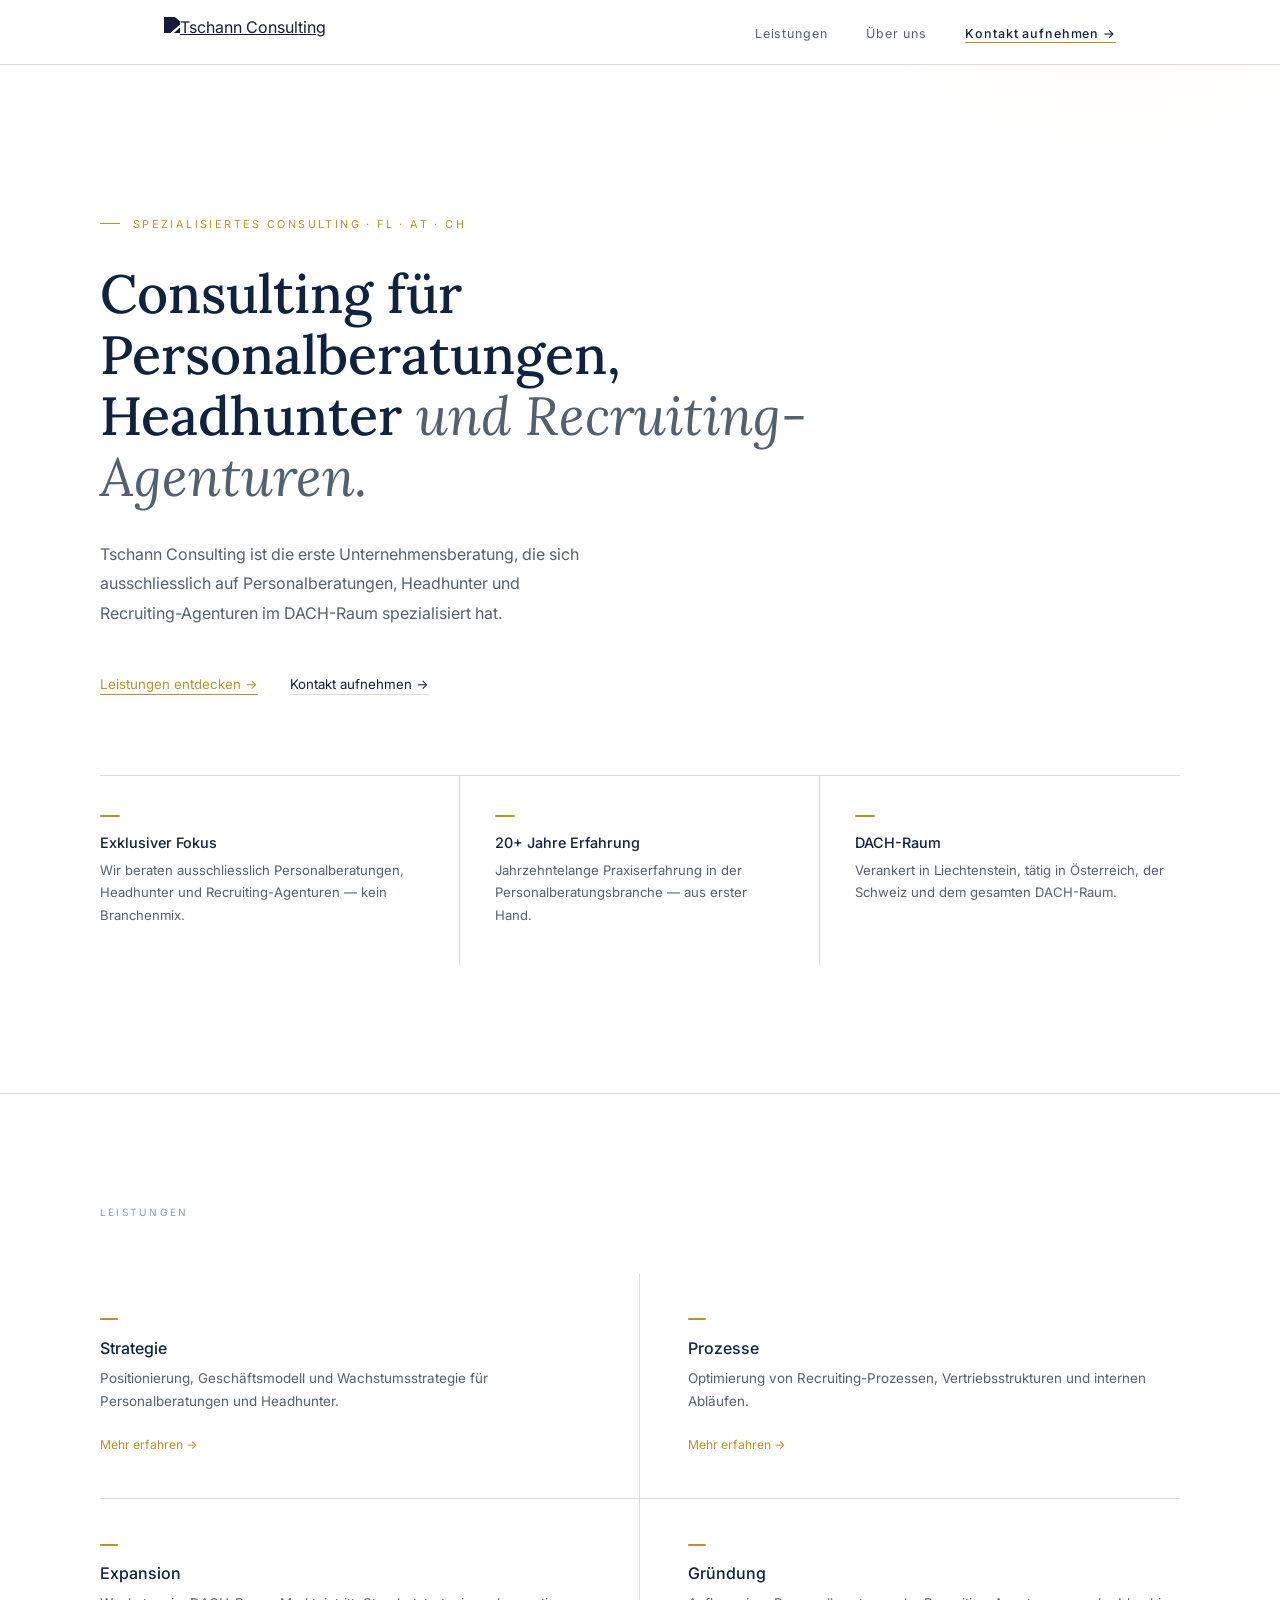
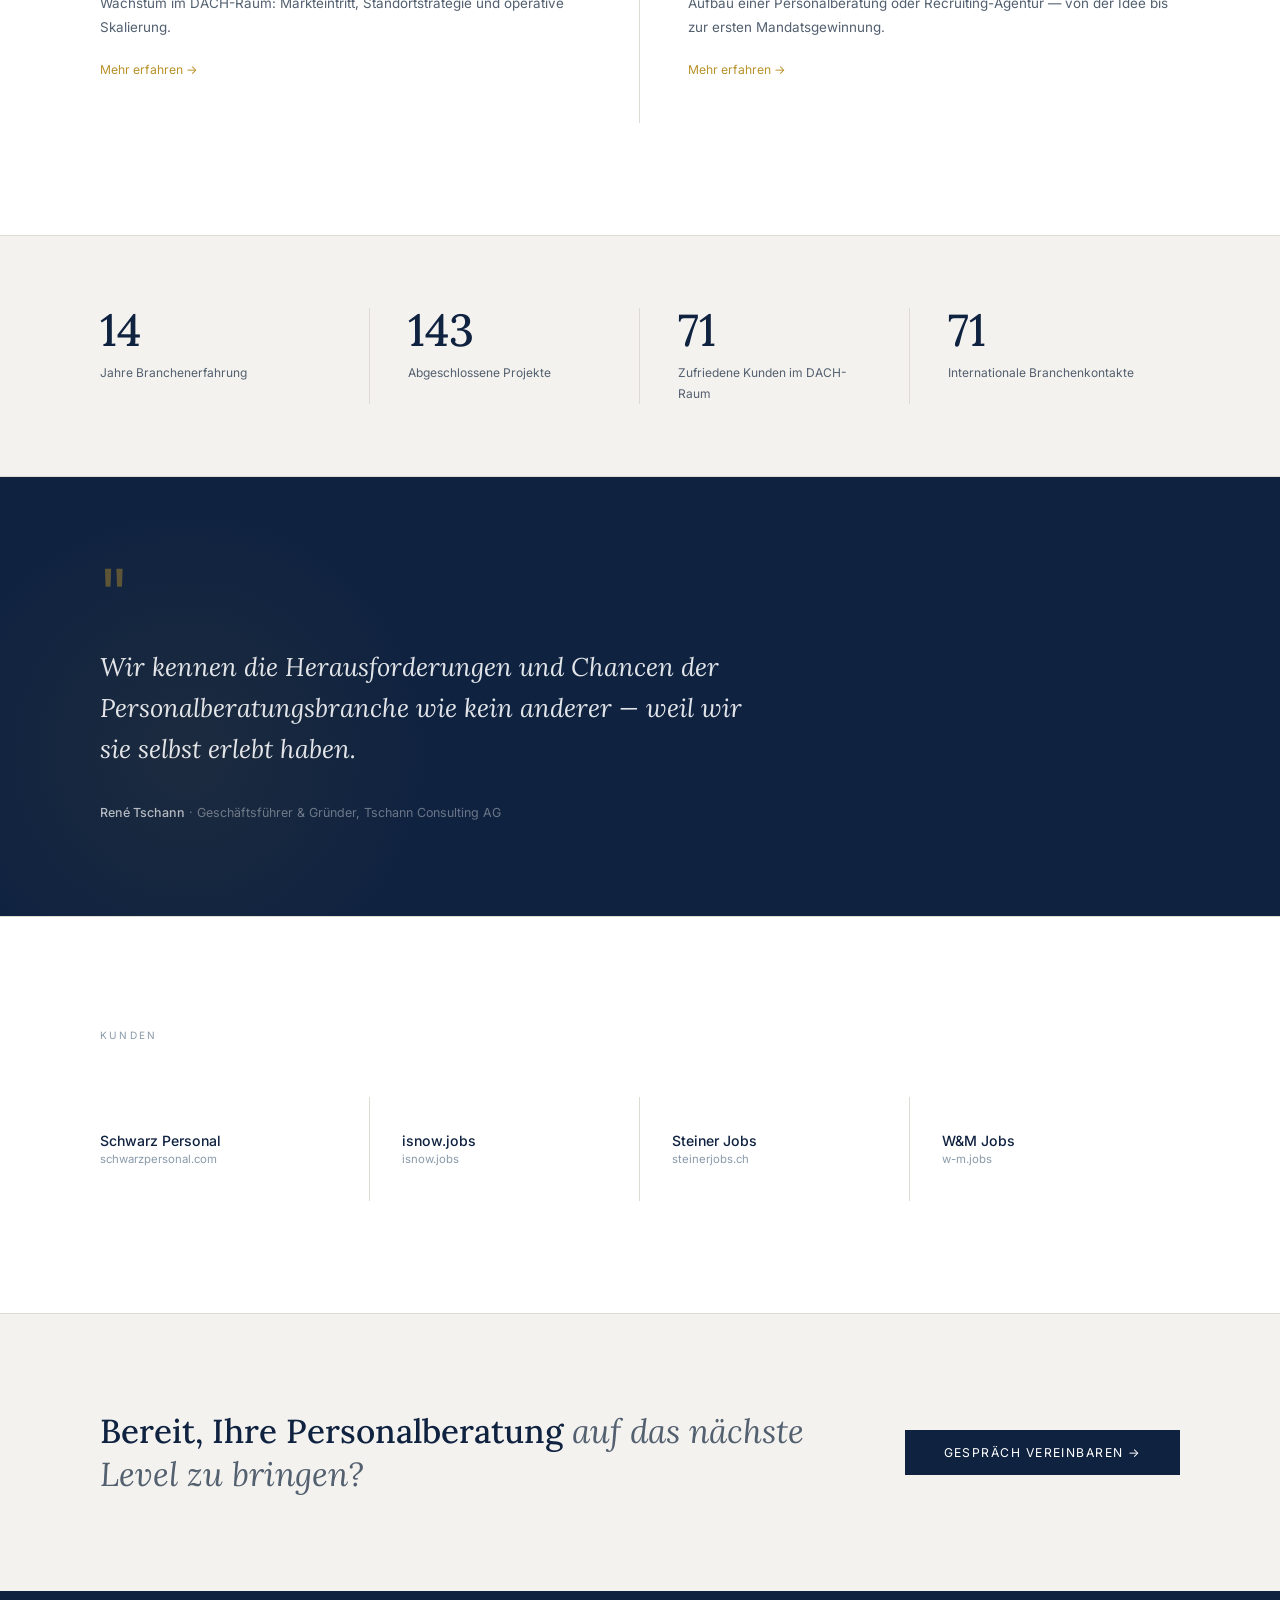
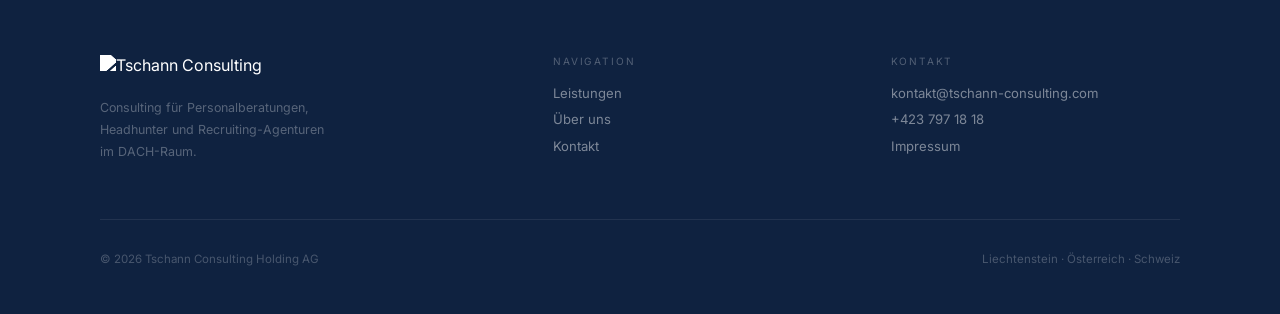
==== index.html @ 7295a3ac "Add complete Tschann Consulting website - index.html, leistungen.html, ueber-uns.html, kontakt.html " ====
<!DOCTYPE html>
<html lang="de">
<head>
  <meta charset="UTF-8" />
  <meta name="viewport" content="width=device-width, initial-scale=1.0" />
  <title>Consulting für Personalberatungen in FL, AT &amp; CH | Tschann Consulting</title>
  <meta name="description" content="Tschann Consulting berät Personalberatungen, Headhunter und Recruiting-Agenturen in Liechtenstein, Österreich und der Schweiz — Strategie, Prozesse, Expansion und Gründung." />
  <meta name="robots" content="index, follow" />
  <link rel="canonical" href="https://www.tschann-consulting.com/" />

  <meta property="og:type" content="website" />
  <meta property="og:url" content="https://www.tschann-consulting.com/" />
  <meta property="og:title" content="Consulting für Personalberatungen | Tschann Consulting" />
  <meta property="og:description" content="Beratung für Personalberatungen, Headhunter und Recruiting-Agenturen im DACH-Raum." />
  <meta property="og:image" content="https://www.tschann-consulting.com/og-image.jpg" />
  <meta name="twitter:card" content="summary_large_image" />

  <script type="application/ld+json">
  {
    "@context": "https://schema.org",
    "@type": "ProfessionalService",
    "name": "Tschann Consulting AG",
    "url": "https://www.tschann-consulting.com",
    "description": "Beratung für Personalberatungen, Headhunter und Recruiting-Agenturen in Liechtenstein, Österreich und der Schweiz.",
    "telephone": "+4237971818",
    "email": "kontakt@tschann-consulting.com",
    "address": {
      "@type": "PostalAddress",
      "streetAddress": "Im Böschfeld 2",
      "postalCode": "9492",
      "addressLocality": "Eschen",
      "addressCountry": "LI"
    },
    "areaServed": ["Österreich", "Liechtenstein", "Schweiz"],
    "founder": { "@type": "Person", "name": "René Tschann" }
  }
  </script>

  <link rel="preconnect" href="https://fonts.googleapis.com" />
  <link rel="preconnect" href="https://fonts.gstatic.com" crossorigin />
  <link href="https://fonts.googleapis.com/css2?family=Inter:wght@300;400;500&family=Lora:ital,wght@0,500;1,400&display=swap" rel="stylesheet" />
  <link rel="stylesheet" href="_shared.css" />

  <style>
    /* ── HERO ── */
    #hero {
      padding: 13rem 5vw 8rem;
      border-bottom: 1px solid var(--line);
      position: relative;
      overflow: hidden;
    }
    #hero::before {
      content: '';
      position: absolute;
      top: -40%; right: -10%;
      width: 600px; height: 600px;
      background: radial-gradient(circle, rgba(184,146,42,0.06) 0%, transparent 70%);
      pointer-events: none;
    }
    .hero-inner { max-width: 1080px; margin: 0 auto; position: relative; }

    .hero-label {
      font-size: 0.68rem; letter-spacing: 0.22em; text-transform: uppercase;
      color: var(--gold); margin-bottom: 2rem; display: inline-flex;
      align-items: center; gap: 0.8rem;
    }
    .hero-label::before {
      content: ''; display: block; width: 20px; height: 1px; background: var(--gold);
    }
    .hero-inner h1 {
      font-family: 'Lora', serif; font-weight: 500;
      font-size: clamp(2.2rem, 4.2vw, 3.8rem);
      line-height: 1.14; max-width: 800px; margin-bottom: 2rem;
      color: var(--navy);
    }
    .hero-inner h1 em { font-style: italic; font-weight: 400; color: var(--mid); }
    .hero-sub {
      font-size: 1rem; line-height: 1.85; color: var(--mid);
      max-width: 500px; margin-bottom: 3rem;
    }
    .hero-actions { display: flex; gap: 2rem; flex-wrap: wrap; align-items: center; }

    /* ── PILLARS ── */
    .pillars {
      display: grid; grid-template-columns: repeat(3, 1fr);
      border-top: 1px solid var(--line);
      margin-top: 5rem;
    }
    .pillar {
      padding: 2.4rem 2.2rem 2.4rem 0;
      border-right: 1px solid var(--line);
    }
    .pillar:nth-child(2) { padding-left: 2.2rem; }
    .pillar:last-child { border-right: none; padding-left: 2.2rem; padding-right: 0; }
    .pillar-accent {
      display: block; width: 20px; height: 2px;
      background: var(--gold); margin-bottom: 1.1rem; border-radius: 1px;
    }
    .pillar h3 { font-size: 0.9rem; font-weight: 500; color: var(--navy); margin-bottom: 0.45rem; }
    .pillar p { font-size: 0.82rem; line-height: 1.72; color: var(--mid); }

    /* ── LEISTUNGEN OVERVIEW ── */
    .leistungen-grid {
      display: grid; grid-template-columns: repeat(2, 1fr);
      gap: 0;
    }
    .leistung-card {
      padding: 2.8rem 3rem 2.8rem 0;
      border-right: 1px solid var(--line);
      border-bottom: 1px solid var(--line);
      text-decoration: none; display: block;
      transition: background 0.25s;
    }
    .leistung-card:hover { background: var(--bg2); }
    .leistung-card:hover .card-link { color: var(--navy); }
    .leistung-card:nth-child(even) { padding-left: 3rem; padding-right: 0; border-right: none; }
    .leistung-card:nth-child(3), .leistung-card:nth-child(4) { border-bottom: none; }
    .card-accent {
      display: block; width: 18px; height: 2px;
      background: var(--gold); margin-bottom: 1.1rem; border-radius: 1px;
    }
    .card-title { font-size: 1rem; font-weight: 500; color: var(--navy); margin-bottom: 0.55rem; }
    .card-desc { font-size: 0.84rem; line-height: 1.75; color: var(--mid); margin-bottom: 1.2rem; }
    .card-link { font-size: 0.76rem; color: var(--gold); transition: color 0.2s; }

    /* ── STATS ── */
    .stats-band {
      padding: 4.5rem 5vw;
      background: var(--bg2);
      border-bottom: 1px solid var(--line);
    }
    .stats-grid { display: grid; grid-template-columns: repeat(4, 1fr); }
    .stat-col {
      padding: 0 2.4rem 0 0;
      border-right: 1px solid var(--line);
    }
    .stat-col:first-child { padding-left: 0; }
    .stat-col:last-child { border-right: none; padding-right: 0; padding-left: 2.4rem; }
    .stat-col:nth-child(2), .stat-col:nth-child(3) { padding-left: 2.4rem; }
    .stat-num {
      font-family: 'Lora', serif; font-size: 2.8rem; font-weight: 500;
      color: var(--navy); display: block; line-height: 1; margin-bottom: 0.5rem;
    }
    .stat-label { font-size: 0.75rem; line-height: 1.55; color: var(--mid); }

    /* ── QUOTE ── */
    .quote-band {
      padding: 6rem 5vw;
      background: var(--navy);
      border-bottom: 1px solid var(--line);
      position: relative; overflow: hidden;
    }
    .quote-band::before {
      content: '';
      position: absolute; bottom: -20%; left: -5%;
      width: 500px; height: 500px;
      background: radial-gradient(circle, rgba(184,146,42,0.08) 0%, transparent 70%);
      pointer-events: none;
    }
    .quote-inner { max-width: 1080px; margin: 0 auto; position: relative; }
    .quote-mark {
      font-family: 'Lora', serif; font-size: 5rem; line-height: 0.6;
      color: var(--gold); display: block; margin-bottom: 1.6rem; opacity: 0.45;
    }
    .quote-text {
      font-family: 'Lora', serif; font-style: italic;
      font-size: clamp(1.15rem, 2vw, 1.7rem); line-height: 1.6;
      max-width: 660px; color: rgba(255,255,255,0.88); margin-bottom: 2.2rem;
    }
    .quote-attr { font-size: 0.78rem; color: rgba(255,255,255,0.38); }
    .quote-attr strong { color: rgba(255,255,255,0.68); font-weight: 500; }

    /* ── KUNDEN ── */
    .kunden-grid {
      display: grid; grid-template-columns: repeat(4, 1fr);
      margin-top: 3.5rem;
    }
    .kunden-item {
      padding: 2.2rem 2rem 2.2rem 0;
      border-right: 1px solid var(--line);
      text-decoration: none; display: block; transition: opacity 0.2s;
    }
    .kunden-item:first-child { padding-left: 0; }
    .kunden-item:last-child { border-right: none; padding-left: 2rem; padding-right: 0; }
    .kunden-item:nth-child(2), .kunden-item:nth-child(3) { padding-left: 2rem; }
    .kunden-item:hover { opacity: 0.55; }
    .kunden-logo { height: 30px; width: auto; max-width: 110px; display: block; margin-bottom: 1rem; object-fit: contain; }
    .kunden-name { font-size: 0.88rem; font-weight: 500; color: var(--navy); margin-bottom: 0.2rem; }
    .kunden-url { font-size: 0.71rem; color: var(--muted); }

    /* ── CTA BAND ── */
    .cta-band {
      padding: 6rem 5vw;
      background: var(--bg2);
    }
    .cta-inner {
      max-width: 1080px; margin: 0 auto;
      display: grid; grid-template-columns: 1fr auto; gap: 4rem; align-items: center;
    }
    .cta-inner h2 {
      font-family: 'Lora', serif; font-weight: 500;
      font-size: clamp(1.5rem, 2.6vw, 2.1rem); line-height: 1.28; color: var(--navy);
    }
    .cta-inner h2 em { font-style: italic; font-weight: 400; color: var(--mid); }
    .cta-btn {
      background: var(--navy); color: #fff; text-decoration: none;
      padding: 0.95rem 2.4rem; font-family: 'Inter', sans-serif;
      font-size: 0.76rem; letter-spacing: 0.12em; text-transform: uppercase;
      white-space: nowrap; transition: background 0.2s; display: inline-block;
    }
    .cta-btn:hover { background: var(--navy2); }

    /* ── RESPONSIVE ── */
    @media (max-width: 860px) {
      #hero { padding: 10rem 5vw 5rem; }
      .pillars { grid-template-columns: 1fr; }
      .pillar { border-right: none; border-bottom: 1px solid var(--line); padding: 1.8rem 0; }
      .pillar:last-child { border-bottom: none; padding-left: 0; }
      .pillar:nth-child(2) { padding-left: 0; }
      .leistungen-grid { grid-template-columns: 1fr; }
      .leistung-card { padding: 2.2rem 0 !important; border-right: none !important; border-bottom: 1px solid var(--line) !important; }
      .leistung-card:last-child { border-bottom: none !important; }
      .stats-grid { grid-template-columns: 1fr 1fr; gap: 2.5rem; }
      .stat-col { border-right: none; padding: 0 !important; }
      .kunden-grid { grid-template-columns: 1fr 1fr; }
      .kunden-item { padding: 1.6rem 0 !important; border-right: none !important; border-bottom: 1px solid var(--line); }
      .kunden-item:nth-last-child(-n+2) { border-bottom: none; }
      .cta-inner { grid-template-columns: 1fr; gap: 2rem; }
      .cta-btn { width: 100%; text-align: center; }
    }
  </style>
</head>
<body>

<nav id="main-nav">
  <div class="nav-inner">
    <a class="nav-logo" href="index.html">
      <img src="https://static.wixstatic.com/media/64f3cd_b1a36a77d0824938bd914c391418f5f2~mv2.png/v1/fill/w_115,h_44,al_c,q_85,usm_0.66_1.00_0.01,enc_avif,quality_auto/Logo%20kleiner_edited.png" alt="Tschann Consulting" />
    </a>
    <ul class="nav-links">
      <li><a href="leistungen.html">Leistungen</a></li>
      <li><a href="ueber-uns.html">Über uns</a></li>
      <li><a href="kontakt.html" class="nav-cta">Kontakt aufnehmen →</a></li>
    </ul>
    <button class="nav-burger" id="nav-burger" aria-label="Menü öffnen">
      <span></span><span></span><span></span>
    </button>
  </div>
</nav>

<div class="mobile-menu" id="mobile-menu">
  <a href="leistungen.html">Leistungen</a>
  <a href="ueber-uns.html">Über uns</a>
  <a href="kontakt.html" class="nav-cta-mob">Kontakt aufnehmen →</a>
</div>

<!-- HERO -->
<section id="hero">
  <div class="hero-inner">
    <span class="hero-label">Spezialisiertes Consulting · FL · AT · CH</span>
    <h1>Consulting für Personalberatungen, Headhunter <em>und Recruiting-Agenturen.</em></h1>
    <p class="hero-sub">Tschann Consulting ist die erste Unternehmensberatung, die sich ausschliesslich auf Personalberatungen, Headhunter und Recruiting-Agenturen im DACH-Raum spezialisiert hat.</p>
    <div class="hero-actions">
      <a href="leistungen.html" class="link-arrow link-gold">Leistungen entdecken →</a>
      <a href="kontakt.html" class="link-arrow link-navy">Kontakt aufnehmen →</a>
    </div>

    <div class="pillars">
      <div class="pillar">
        <span class="pillar-accent"></span>
        <h3>Exklusiver Fokus</h3>
        <p>Wir beraten ausschliesslich Personalberatungen, Headhunter und Recruiting-Agenturen — kein Branchenmix.</p>
      </div>
      <div class="pillar">
        <span class="pillar-accent"></span>
        <h3>20+ Jahre Erfahrung</h3>
        <p>Jahrzehntelange Praxiserfahrung in der Personalberatungsbranche — aus erster Hand.</p>
      </div>
      <div class="pillar">
        <span class="pillar-accent"></span>
        <h3>DACH-Raum</h3>
        <p>Verankert in Liechtenstein, tätig in Österreich, der Schweiz und dem gesamten DACH-Raum.</p>
      </div>
    </div>
  </div>
</section>

<!-- LEISTUNGEN -->
<section class="section">
  <div class="inner">
    <span class="section-label reveal">Leistungen</span>
    <div class="leistungen-grid">
      <a href="leistungen.html#strategie" class="leistung-card reveal reveal-delay-1">
        <span class="card-accent"></span>
        <div class="card-title">Strategie</div>
        <p class="card-desc">Positionierung, Geschäftsmodell und Wachstumsstrategie für Personalberatungen und Headhunter.</p>
        <span class="card-link">Mehr erfahren →</span>
      </a>
      <a href="leistungen.html#prozesse" class="leistung-card reveal reveal-delay-2">
        <span class="card-accent"></span>
        <div class="card-title">Prozesse</div>
        <p class="card-desc">Optimierung von Recruiting-Prozessen, Vertriebsstrukturen und internen Abläufen.</p>
        <span class="card-link">Mehr erfahren →</span>
      </a>
      <a href="leistungen.html#expansion" class="leistung-card reveal reveal-delay-3">
        <span class="card-accent"></span>
        <div class="card-title">Expansion</div>
        <p class="card-desc">Wachstum im DACH-Raum: Markteintritt, Standortstrategie und operative Skalierung.</p>
        <span class="card-link">Mehr erfahren →</span>
      </a>
      <a href="leistungen.html#gruendung" class="leistung-card reveal reveal-delay-4">
        <span class="card-accent"></span>
        <div class="card-title">Gründung</div>
        <p class="card-desc">Aufbau einer Personalberatung oder Recruiting-Agentur — von der Idee bis zur ersten Mandatsgewinnung.</p>
        <span class="card-link">Mehr erfahren →</span>
      </a>
    </div>
  </div>
</section>

<!-- STATS -->
<div class="stats-band" id="stats-band">
  <div class="inner">
    <div class="stats-grid">
      <div class="stat-col reveal reveal-delay-1">
        <span class="stat-num" data-target="20" data-suffix="+">0</span>
        <span class="stat-label">Jahre Branchenerfahrung</span>
      </div>
      <div class="stat-col reveal reveal-delay-2">
        <span class="stat-num" data-target="200" data-suffix="+">0</span>
        <span class="stat-label">Abgeschlossene Projekte</span>
      </div>
      <div class="stat-col reveal reveal-delay-3">
        <span class="stat-num" data-target="100" data-suffix="+">0</span>
        <span class="stat-label">Zufriedene Kunden im DACH-Raum</span>
      </div>
      <div class="stat-col reveal reveal-delay-4">
        <span class="stat-num" data-target="100" data-suffix="+">0</span>
        <span class="stat-label">Internationale Branchenkontakte</span>
      </div>
    </div>
  </div>
</div>

<!-- QUOTE -->
<div class="quote-band">
  <div class="quote-inner">
    <span class="quote-mark">"</span>
    <p class="quote-text">Wir kennen die Herausforderungen und Chancen der Personalberatungsbranche wie kein anderer — weil wir sie selbst erlebt haben.</p>
    <div class="quote-attr">
      <strong>René Tschann</strong> · Geschäftsführer &amp; Gründer, Tschann Consulting AG
    </div>
  </div>
</div>

<!-- KUNDEN -->
<section class="section">
  <div class="inner">
    <span class="section-label reveal">Kunden</span>
    <div class="kunden-grid">
      <a href="https://www.schwarzpersonal.com/" target="_blank" rel="noopener" class="kunden-item reveal reveal-delay-1">
        <img class="kunden-logo" src="https://logo.clearbit.com/schwarzpersonal.com" alt="Schwarz Personal" onerror="this.style.display='none'" />
        <div class="kunden-name">Schwarz Personal</div>
        <div class="kunden-url">schwarzpersonal.com</div>
      </a>
      <a href="https://www.isnow.jobs/" target="_blank" rel="noopener" class="kunden-item reveal reveal-delay-2">
        <img class="kunden-logo" src="https://logo.clearbit.com/isnow.jobs" alt="isnow.jobs" onerror="this.style.display='none'" />
        <div class="kunden-name">isnow.jobs</div>
        <div class="kunden-url">isnow.jobs</div>
      </a>
      <a href="https://www.steinerjobs.ch/" target="_blank" rel="noopener" class="kunden-item reveal reveal-delay-3">
        <img class="kunden-logo" src="https://logo.clearbit.com/steinerjobs.ch" alt="Steiner Jobs" onerror="this.style.display='none'" />
        <div class="kunden-name">Steiner Jobs</div>
        <div class="kunden-url">steinerjobs.ch</div>
      </a>
      <a href="https://www.w-m.jobs/" target="_blank" rel="noopener" class="kunden-item reveal reveal-delay-4">
        <img class="kunden-logo" src="https://logo.clearbit.com/w-m.jobs" alt="W&amp;M Jobs" onerror="this.style.display='none'" />
        <div class="kunden-name">W&amp;M Jobs</div>
        <div class="kunden-url">w-m.jobs</div>
      </a>
    </div>
  </div>
</section>

<!-- CTA -->
<div class="cta-band">
  <div class="cta-inner">
    <h2>Bereit, Ihre Personalberatung <em>auf das nächste Level zu bringen?</em></h2>
    <a href="kontakt.html" class="cta-btn">Gespräch vereinbaren →</a>
  </div>
</div>

<!-- FOOTER -->
<footer>
  <div class="footer-inner">
    <div>
      <div class="footer-logo">
        <img src="https://static.wixstatic.com/media/64f3cd_b1a36a77d0824938bd914c391418f5f2~mv2.png/v1/fill/w_115,h_44,al_c,q_85,usm_0.66_1.00_0.01,enc_avif,quality_auto/Logo%20kleiner_edited.png" alt="Tschann Consulting" />
      </div>
      <p class="footer-tagline">Consulting für Personalberatungen, Headhunter und Recruiting-Agenturen im DACH-Raum.</p>
    </div>
    <div>
      <span class="footer-col-title">Navigation</span>
      <div class="footer-links-list">
        <a href="leistungen.html">Leistungen</a>
        <a href="ueber-uns.html">Über uns</a>
        <a href="kontakt.html">Kontakt</a>
      </div>
    </div>
    <div>
      <span class="footer-col-title">Kontakt</span>
      <div class="footer-links-list">
        <a href="mailto:kontakt@tschann-consulting.com">kontakt@tschann-consulting.com</a>
        <a href="tel:+4237971818">+423 797 18 18</a>
        <a href="#" id="impressum-open">Impressum</a>
      </div>
    </div>
  </div>
  <div class="footer-bottom">
    <span class="footer-copy">© 2026 Tschann Consulting Holding AG</span>
    <span class="footer-copy">Liechtenstein · Österreich · Schweiz</span>
  </div>
</footer>

<!-- IMPRESSUM MODAL -->
<div id="impressum-modal" style="display:none;position:fixed;inset:0;z-index:200;background:rgba(15,34,64,0.78);backdrop-filter:blur(6px);overflow-y:auto;padding:2rem 5vw;">
  <div style="max-width:620px;margin:4rem auto;background:#fff;padding:3rem;position:relative;">
    <button id="impressum-close" style="position:absolute;top:1.2rem;right:1.4rem;background:none;border:none;font-size:1.3rem;cursor:pointer;color:var(--mid);" title="Schliessen">×</button>
    <span style="font-size:0.66rem;letter-spacing:0.2em;text-transform:uppercase;color:var(--gold);display:block;margin-bottom:1.2rem;">Rechtliche Angaben</span>
    <h2 style="font-family:'Lora',serif;font-weight:500;font-size:1.7rem;color:var(--navy);margin-bottom:2rem;">Impressum</h2>
    <p style="font-size:0.9rem;line-height:1.85;color:var(--text);margin-bottom:1.6rem;">
      Tschann Consulting Holding AG<br />
      Im Böschfeld 2, 9492 Eschen<br />
      Fürstentum Liechtenstein<br /><br />
      Handelsregister-Nr.: FL-0002.721.791-1<br />
      Geschäftsführer: René Tschann
    </p>
    <p style="font-size:0.9rem;line-height:1.85;color:var(--text);margin-bottom:1.6rem;">
      <a href="mailto:kontakt@tschann-consulting.com" style="color:var(--gold);text-decoration:none;">kontakt@tschann-consulting.com</a><br />
      <a href="tel:+4237971818" style="color:var(--gold);text-decoration:none;">+423 797 18 18</a>
    </p>
    <p style="font-size:0.82rem;line-height:1.8;color:var(--mid);">Aufsichtsbehörde: Amt für Volkswirtschaft (AVW), Äulestrasse 70, 9490 Vaduz, Fürstentum Liechtenstein.</p>
  </div>
</div>

<script>
  // Nav scroll shadow
  const nav = document.getElementById('main-nav');
  window.addEventListener('scroll', () => {
    nav.classList.toggle('scrolled', window.scrollY > 20);
  }, { passive: true });

  // Hamburger
  const burger = document.getElementById('nav-burger');
  const mobileMenu = document.getElementById('mobile-menu');
  burger.addEventListener('click', () => {
    const open = burger.classList.toggle('open');
    mobileMenu.classList.toggle('open', open);
    document.body.style.overflow = open ? 'hidden' : '';
  });
  mobileMenu.querySelectorAll('a').forEach(a => {
    a.addEventListener('click', () => {
      burger.classList.remove('open');
      mobileMenu.classList.remove('open');
      document.body.style.overflow = '';
    });
  });

  // Reveal
  const ro = new IntersectionObserver(entries => {
    entries.forEach(e => { if (e.isIntersecting) { e.target.classList.add('visible'); ro.unobserve(e.target); } });
  }, { threshold: 0.1 });
  document.querySelectorAll('.reveal').forEach(el => ro.observe(el));

  // Count-up
  function countUp(el) {
    const target = +el.dataset.target, suffix = el.dataset.suffix || '', dur = 1500, t0 = performance.now();
    (function step(now) {
      const p = Math.min((now - t0) / dur, 1), e = 1 - Math.pow(1 - p, 3);
      el.textContent = Math.floor(e * target) + (p === 1 ? suffix : '');
      if (p < 1) requestAnimationFrame(step);
    })(t0);
  }
  new IntersectionObserver(entries => {
    entries.forEach(e => { if (e.isIntersecting) { e.target.querySelectorAll('.stat-num').forEach(countUp); } });
  }, { threshold: 0.3 }).observe(document.getElementById('stats-band'));

  // Impressum
  const modal = document.getElementById('impressum-modal');
  document.getElementById('impressum-open').addEventListener('click', e => { e.preventDefault(); modal.style.display = 'block'; document.body.style.overflow = 'hidden'; });
  document.getElementById('impressum-close').addEventListener('click', () => { modal.style.display = 'none'; document.body.style.overflow = ''; });
  modal.addEventListener('click', e => { if (e.target === modal) { modal.style.display = 'none'; document.body.style.overflow = ''; } });
  document.addEventListener('keydown', e => { if (e.key === 'Escape') { modal.style.display = 'none'; document.body.style.overflow = ''; } });
</script>

</body>
</html>
---- _shared.css ----
/* ── Shared styles – Tschann Consulting ── */

*, *::before, *::after { box-sizing: border-box; margin: 0; padding: 0; }

:root {
  --navy:  #0f2240;
  --navy2: #1a3560;
  --gold:  #b8922a;
  --gold2: #d4a83a;
  --bg:    #ffffff;
  --bg2:   #f4f2ee;
  --bg3:   #edeae4;
  --line:  #dedad4;
  --text:  #1a2a3a;
  --mid:   #536070;
  --muted: #8a9aaa;
}

html { scroll-behavior: smooth; }

body {
  font-family: 'Inter', sans-serif;
  background: var(--bg);
  color: var(--text);
  overflow-x: hidden;
  -webkit-font-smoothing: antialiased;
}

/* ── NAV ── */
nav {
  position: fixed; top: 0; left: 0; right: 0; z-index: 100;
  background: rgba(255,255,255,0.95);
  backdrop-filter: blur(16px);
  -webkit-backdrop-filter: blur(16px);
  border-bottom: 1px solid var(--line);
  transition: box-shadow 0.3s;
}
nav.scrolled { box-shadow: 0 2px 24px rgba(15,34,64,0.07); }

.nav-inner {
  max-width: 1080px; margin: 0 auto; padding: 0 5vw;
  height: 64px; display: flex; align-items: center; justify-content: space-between;
}
.nav-logo img {
  height: 30px; display: block;
  filter: brightness(0) saturate(100%) invert(11%) sepia(42%) saturate(1200%) hue-rotate(196deg) brightness(90%);
  transition: opacity 0.2s;
}
.nav-logo:hover img { opacity: 0.7; }

.nav-links { display: flex; align-items: center; gap: 2.4rem; list-style: none; }
.nav-links a {
  font-size: 0.78rem; letter-spacing: 0.07em; color: var(--mid);
  text-decoration: none; transition: color 0.2s;
}
.nav-links a:hover, .nav-links a.active { color: var(--navy); }
.nav-cta {
  color: var(--navy) !important; font-weight: 500;
  border-bottom: 1px solid var(--gold); padding-bottom: 1px;
}
.nav-cta:hover { color: var(--gold) !important; }

/* ── HAMBURGER (mobile) ── */
.nav-burger {
  display: none;
  flex-direction: column; justify-content: center; gap: 5px;
  width: 36px; height: 36px; background: none; border: none;
  cursor: pointer; padding: 4px;
}
.nav-burger span {
  display: block; width: 22px; height: 1.5px;
  background: var(--navy); border-radius: 2px;
  transition: transform 0.3s, opacity 0.3s;
}
.nav-burger.open span:nth-child(1) { transform: translateY(6.5px) rotate(45deg); }
.nav-burger.open span:nth-child(2) { opacity: 0; }
.nav-burger.open span:nth-child(3) { transform: translateY(-6.5px) rotate(-45deg); }

/* ── MOBILE MENU ── */
.mobile-menu {
  display: none;
  position: fixed; inset: 64px 0 0 0; z-index: 99;
  background: #fff; padding: 2rem 5vw;
  flex-direction: column; gap: 0;
  border-top: 1px solid var(--line);
  overflow-y: auto;
}
.mobile-menu.open { display: flex; }
.mobile-menu a {
  font-size: 1.05rem; font-weight: 400; color: var(--text);
  text-decoration: none; padding: 1rem 0;
  border-bottom: 1px solid var(--line); display: block;
  transition: color 0.2s;
}
.mobile-menu a:hover { color: var(--gold); }
.mobile-menu a.nav-cta-mob {
  margin-top: 1.4rem; background: var(--navy); color: #fff !important;
  text-align: center; padding: 1rem; border: none;
  font-size: 0.82rem; letter-spacing: 0.1em; text-transform: uppercase;
}

/* ── FOOTER ── */
footer { padding: 4rem 5vw 3rem; background: var(--navy); }
.footer-inner {
  max-width: 1080px; margin: 0 auto;
  display: grid; grid-template-columns: 1.4fr 1fr 1fr; gap: 3rem; margin-bottom: 3.5rem;
}
.footer-logo img { height: 26px; display: block; margin-bottom: 1rem; filter: brightness(0) invert(1); }
.footer-tagline { font-size: 0.78rem; line-height: 1.75; color: rgba(255,255,255,0.3); max-width: 240px; }
.footer-col-title {
  font-size: 0.63rem; letter-spacing: 0.18em; text-transform: uppercase;
  color: rgba(255,255,255,0.28); margin-bottom: 1.1rem; display: block;
}
.footer-links-list { display: flex; flex-direction: column; gap: 0.65rem; }
.footer-links-list a {
  font-size: 0.82rem; color: rgba(255,255,255,0.46);
  text-decoration: none; transition: color 0.2s;
}
.footer-links-list a:hover { color: #fff; }
.footer-bottom {
  max-width: 1080px; margin: 0 auto;
  padding-top: 2rem; border-top: 1px solid rgba(255,255,255,0.08);
  display: flex; justify-content: space-between; align-items: center; flex-wrap: wrap; gap: 1rem;
}
.footer-copy { font-size: 0.72rem; color: rgba(255,255,255,0.24); }

/* ── SHARED LAYOUT ── */
.inner { max-width: 1080px; margin: 0 auto; }
.section { padding: 7rem 5vw; border-bottom: 1px solid var(--line); }
.section-label {
  font-size: 0.63rem; letter-spacing: 0.22em; text-transform: uppercase;
  color: var(--muted); margin-bottom: 3.5rem; display: block;
}

/* ── TYPOGRAPHY ── */
.serif-heading {
  font-family: 'Lora', serif; font-weight: 500; line-height: 1.2; color: var(--navy);
}
.serif-heading em { font-style: italic; font-weight: 400; color: var(--mid); }

/* ── LINKS ── */
.link-arrow {
  font-size: 0.83rem; text-decoration: none;
  display: inline-flex; align-items: center; gap: 0.4rem;
  padding-bottom: 2px; transition: color 0.2s, border-color 0.2s;
}
.link-gold { color: var(--gold); border-bottom: 1px solid var(--gold); }
.link-gold:hover { color: var(--navy); border-color: var(--navy); }
.link-navy { color: var(--navy); border-bottom: 1px solid var(--line); }
.link-navy:hover { color: var(--gold); border-color: var(--gold); }

/* ── REVEAL ── */
.reveal {
  opacity: 0; transform: translateY(22px);
  transition: opacity 0.65s cubic-bezier(0.4,0,0.2,1), transform 0.65s cubic-bezier(0.4,0,0.2,1);
}
.reveal.visible { opacity: 1; transform: translateY(0); }
.reveal-delay-1 { transition-delay: 0.08s; }
.reveal-delay-2 { transition-delay: 0.16s; }
.reveal-delay-3 { transition-delay: 0.24s; }
.reveal-delay-4 { transition-delay: 0.32s; }

/* ── RESPONSIVE ── */
@media (max-width: 860px) {
  .nav-links { display: none; }
  .nav-burger { display: flex; }
  .footer-inner { grid-template-columns: 1fr; gap: 2rem; }
}
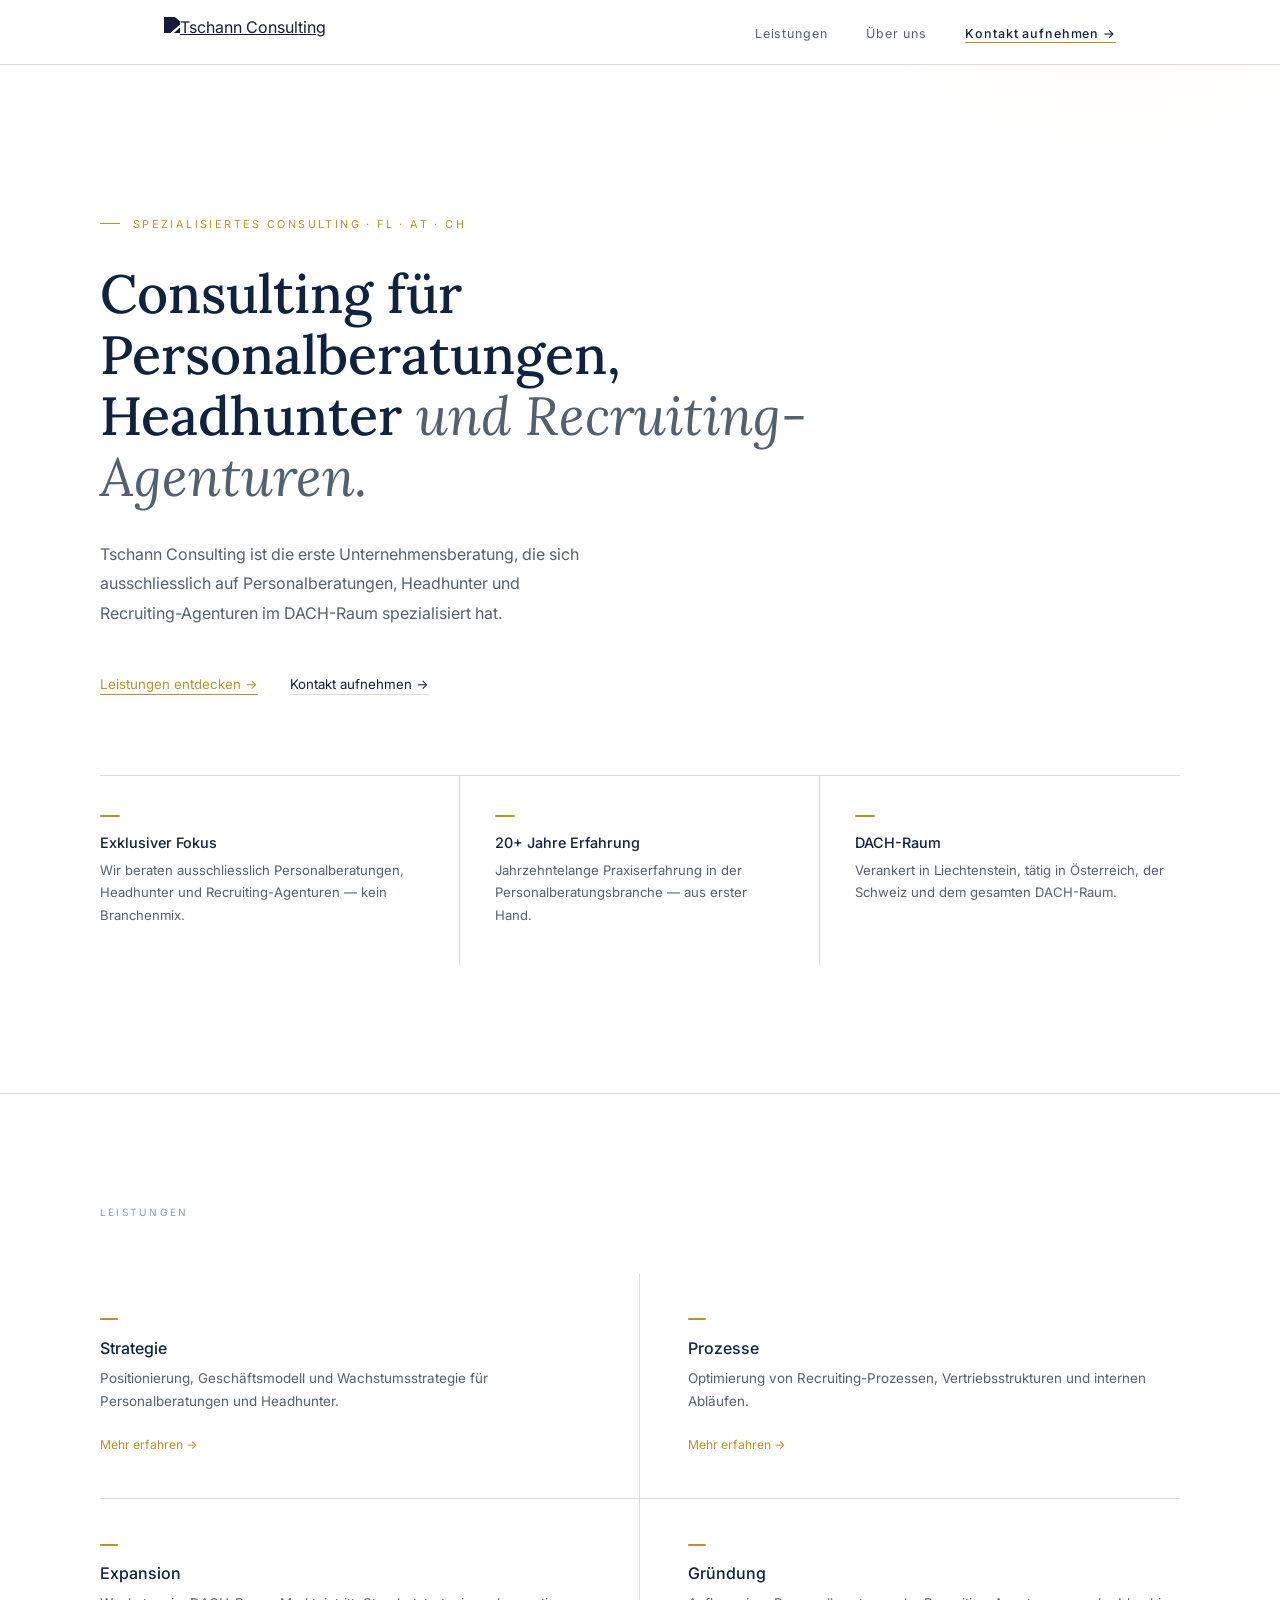
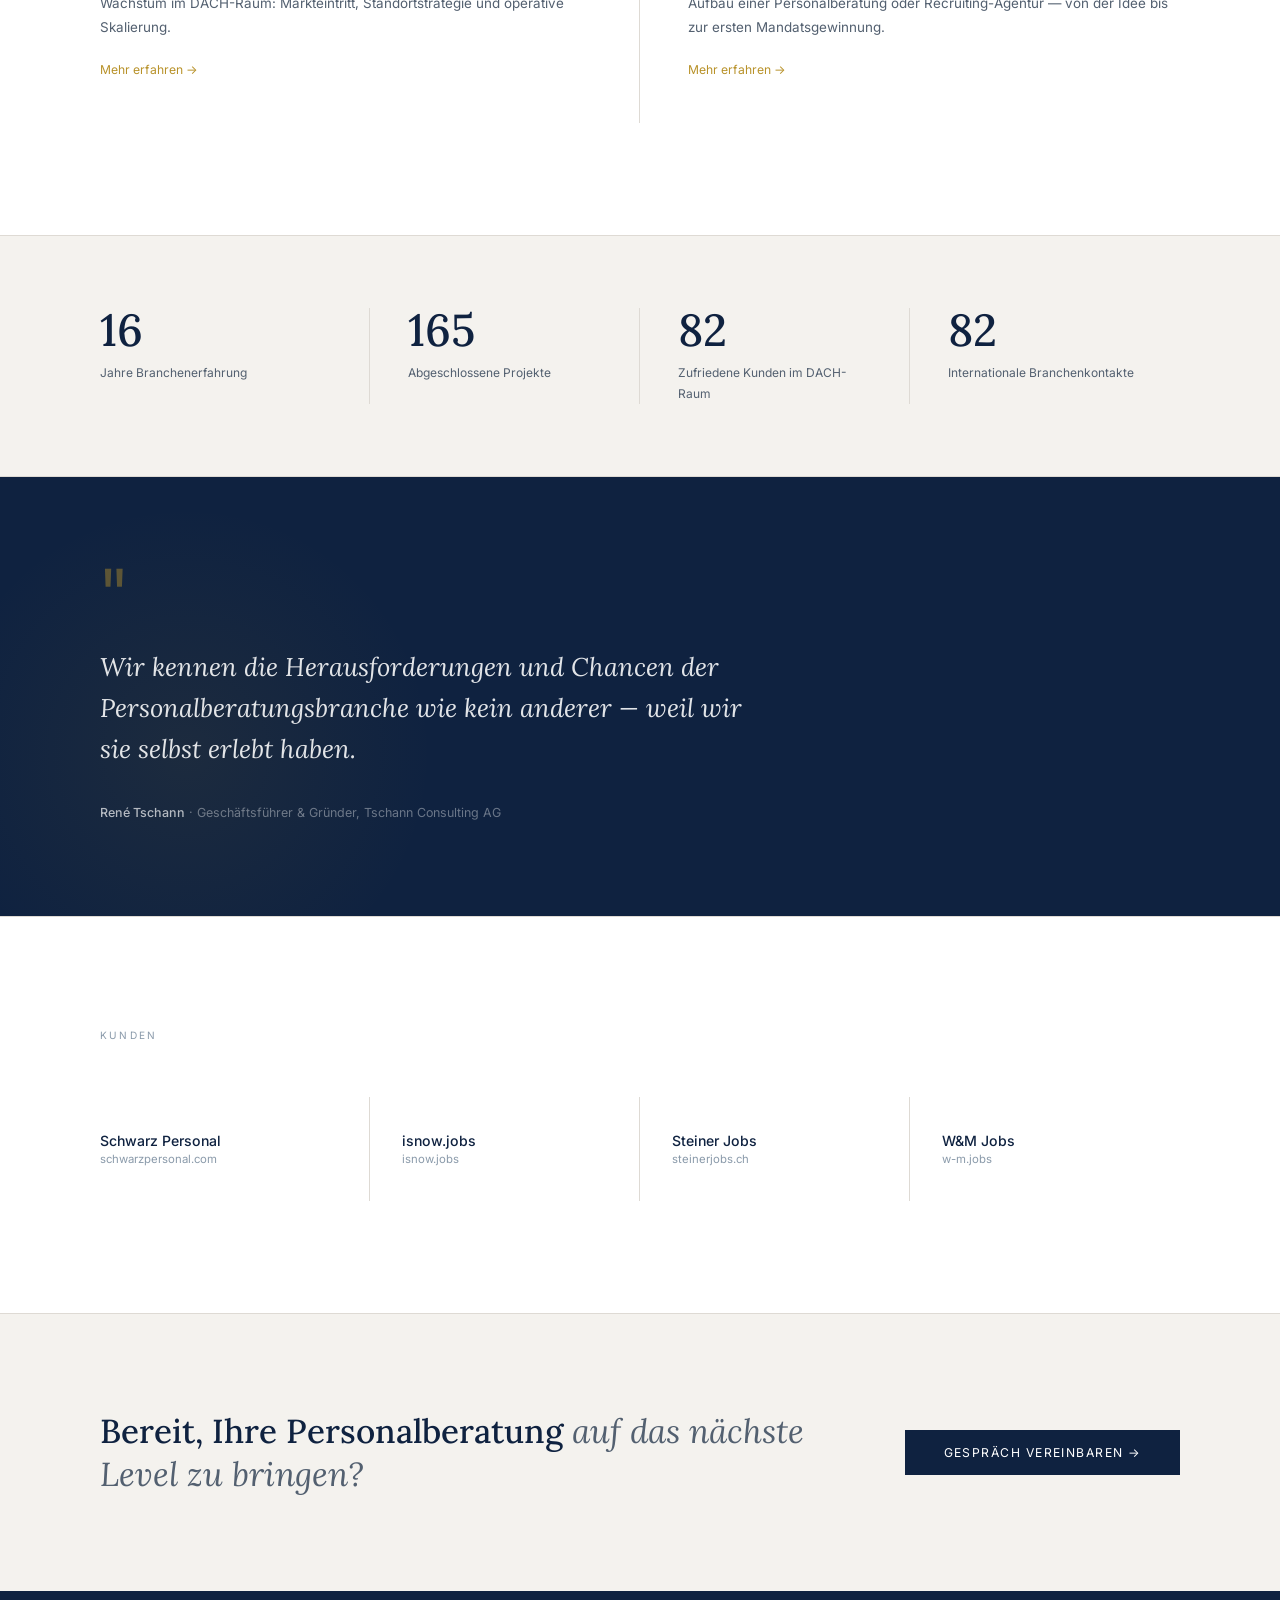
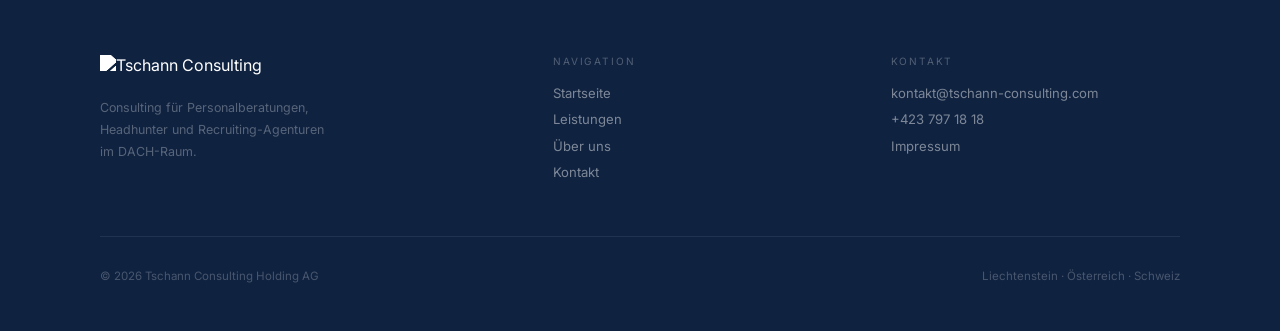
==== commit 8b4048a1: "Fix navigation, remove contact form, add page cross-links - Add Startseite link to all nav menus (de" ====
--- a/index.html
+++ b/index.html
@@ -249,6 +249,7 @@
 </nav>
 
 <div class="mobile-menu" id="mobile-menu">
+  <a href="index.html">Startseite</a>
   <a href="leistungen.html">Leistungen</a>
   <a href="ueber-uns.html">Über uns</a>
   <a href="kontakt.html" class="nav-cta-mob">Kontakt aufnehmen →</a>
@@ -402,6 +403,7 @@
     <div>
       <span class="footer-col-title">Navigation</span>
       <div class="footer-links-list">
+        <a href="index.html">Startseite</a>
         <a href="leistungen.html">Leistungen</a>
         <a href="ueber-uns.html">Über uns</a>
         <a href="kontakt.html">Kontakt</a>
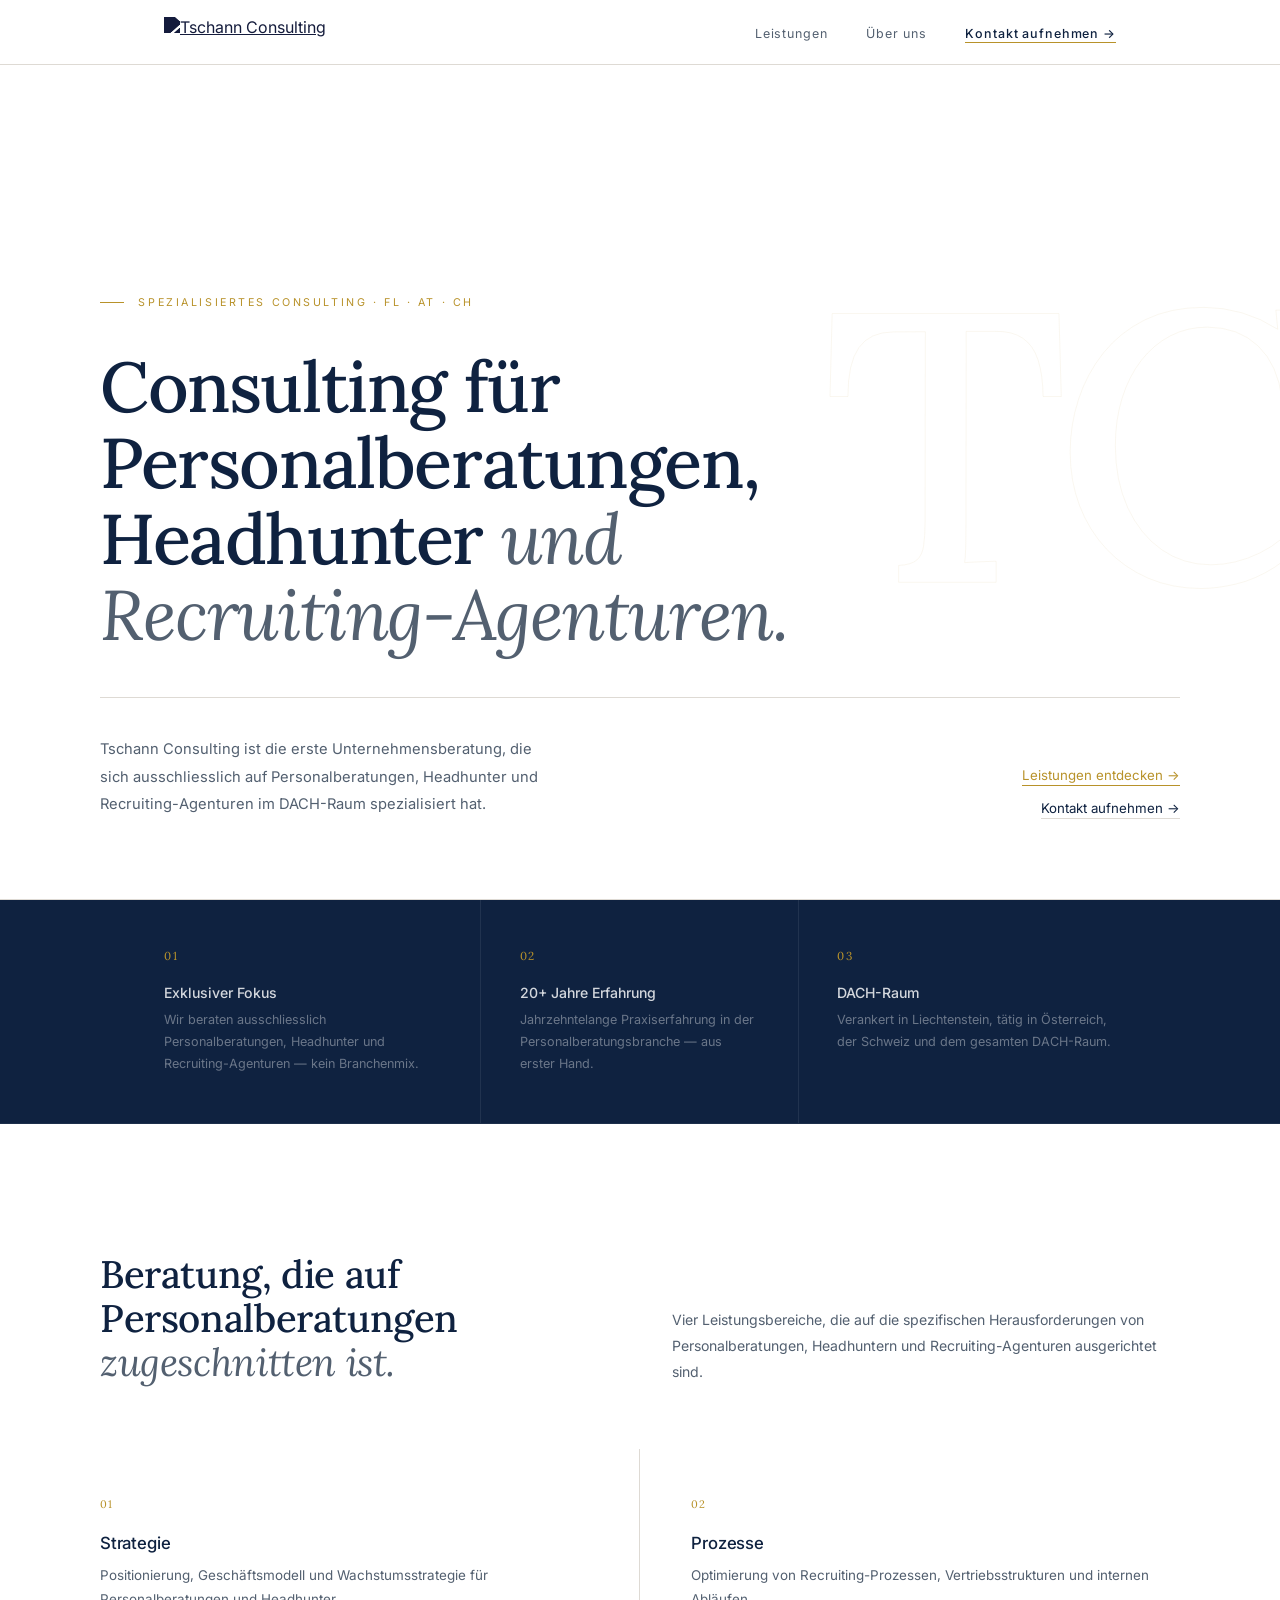
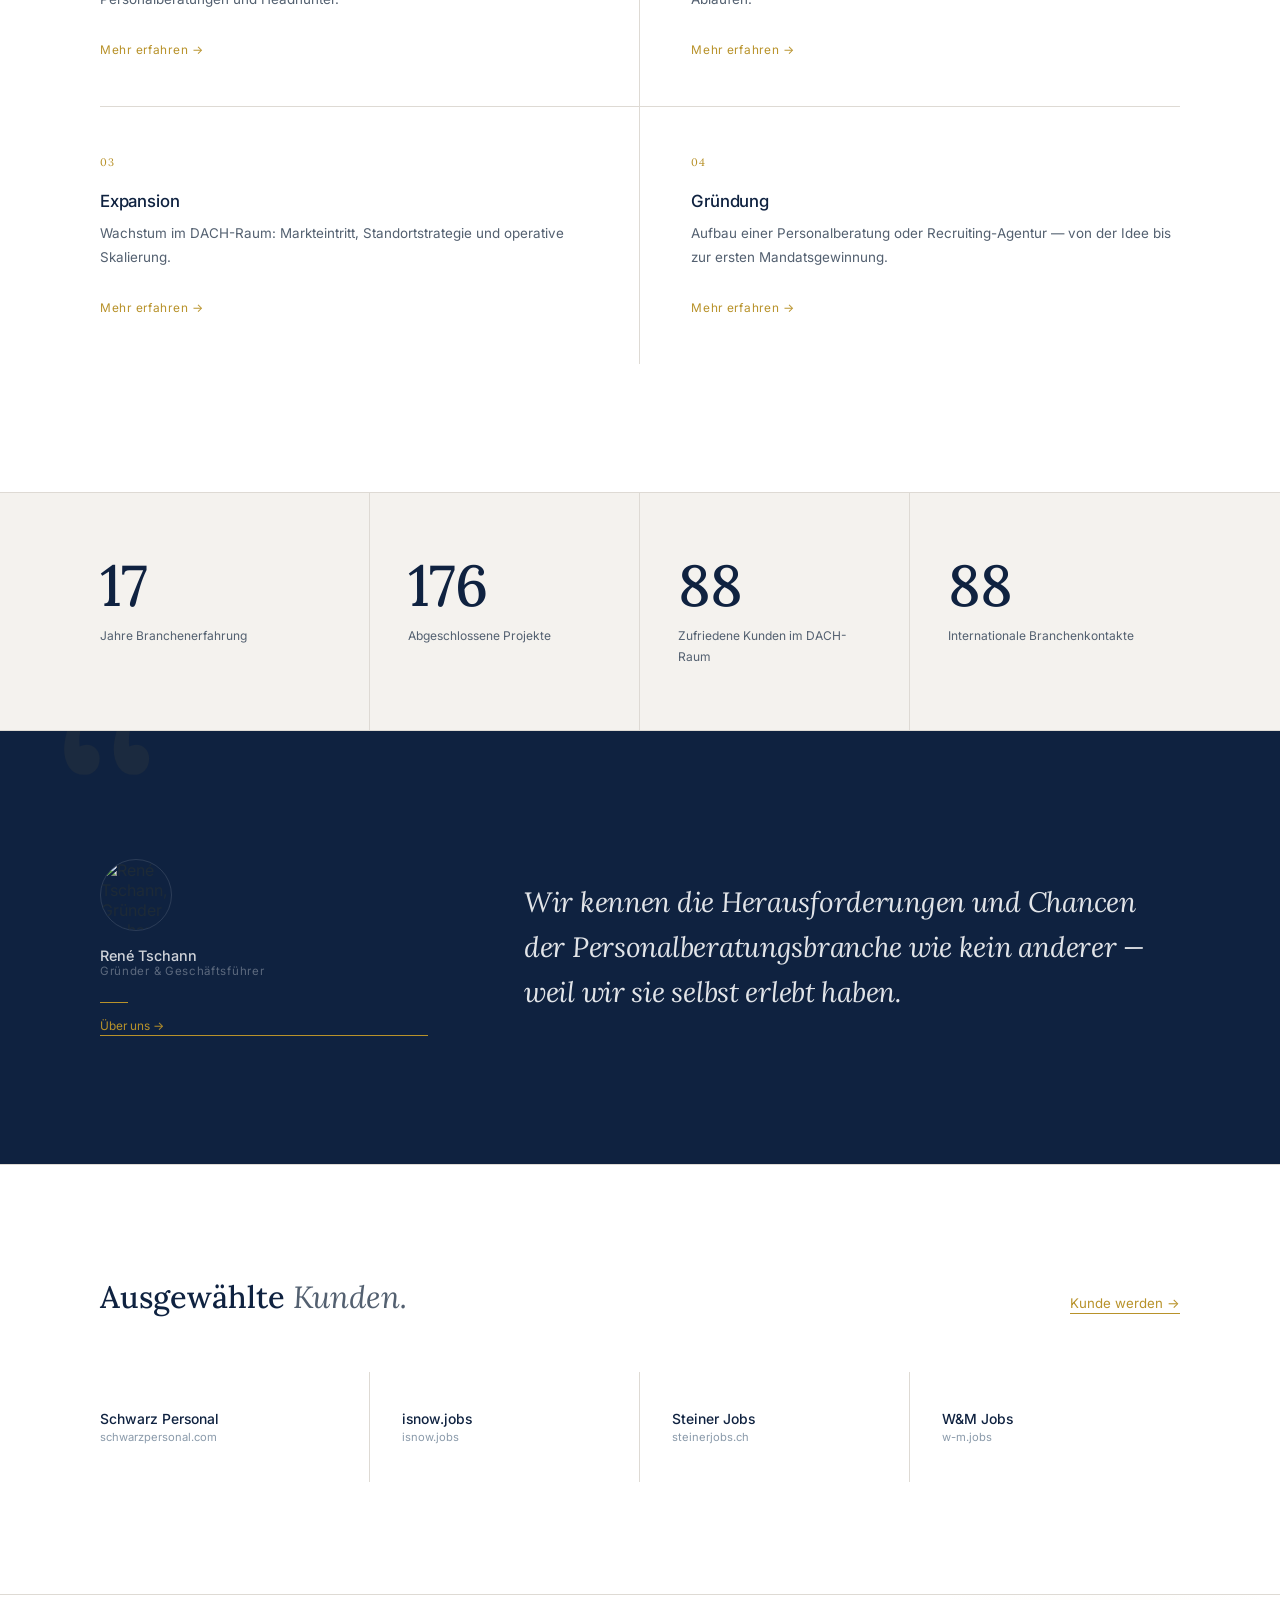
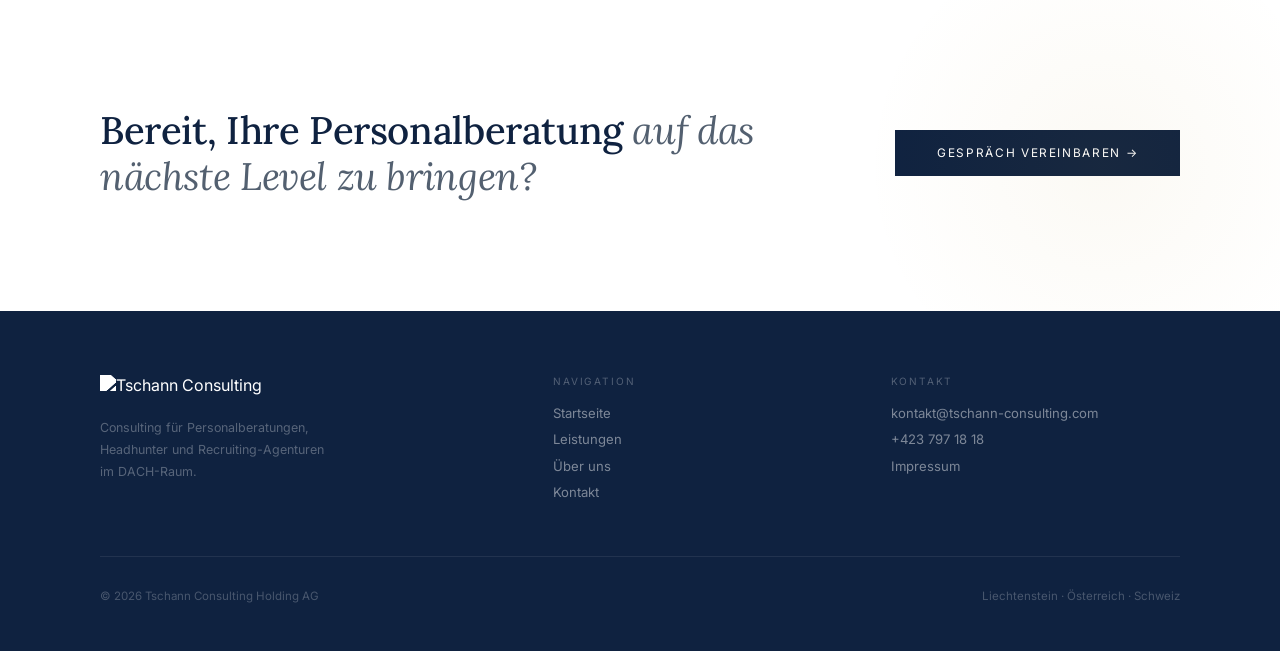
==== commit 2bfd630e: "redesign: editorial homepage with full mobile optimization - Full-viewport hero with oversized Lora " ====
--- a/index.html
+++ b/index.html
@@ -7,7 +7,6 @@
   <meta name="description" content="Tschann Consulting berät Personalberatungen, Headhunter und Recruiting-Agenturen in Liechtenstein, Österreich und der Schweiz — Strategie, Prozesse, Expansion und Gründung." />
   <meta name="robots" content="index, follow" />
   <link rel="canonical" href="https://www.tschann-consulting.com/" />
-
   <meta property="og:type" content="website" />
   <meta property="og:url" content="https://www.tschann-consulting.com/" />
   <meta property="og:title" content="Consulting für Personalberatungen | Tschann Consulting" />
@@ -44,189 +43,504 @@
   <style>
     /* ── HERO ── */
     #hero {
-      padding: 13rem 5vw 8rem;
+      min-height: 100svh;
+      padding: 0 5vw;
+      display: flex;
+      flex-direction: column;
+      justify-content: flex-end;
       border-bottom: 1px solid var(--line);
       position: relative;
       overflow: hidden;
     }
+
     #hero::before {
+      content: 'TC';
+      position: absolute;
+      top: 50%; right: -2vw;
+      transform: translateY(-52%);
+      font-family: 'Lora', serif;
+      font-size: clamp(18rem, 30vw, 38rem);
+      font-weight: 500;
+      line-height: 1;
+      color: transparent;
+      -webkit-text-stroke: 1px rgba(184,146,42,0.07);
+      pointer-events: none;
+      user-select: none;
+      letter-spacing: -0.04em;
+    }
+
+    .hero-inner {
+      max-width: 1080px;
+      width: 100%;
+      margin: 0 auto;
+      padding-bottom: 5rem;
+      padding-top: 10rem;
+      position: relative;
+    }
+
+    .hero-label {
+      font-size: 0.67rem;
+      letter-spacing: 0.24em;
+      text-transform: uppercase;
+      color: var(--gold);
+      margin-bottom: 2.4rem;
+      display: inline-flex;
+      align-items: center;
+      gap: 0.9rem;
+    }
+    .hero-label::before {
+      content: '';
+      display: block;
+      width: 24px;
+      height: 1px;
+      background: var(--gold);
+    }
+
+    .hero-h1 {
+      font-family: 'Lora', serif;
+      font-weight: 500;
+      font-size: clamp(2.6rem, 5.5vw, 5rem);
+      line-height: 1.08;
+      letter-spacing: -0.02em;
+      color: var(--navy);
+      max-width: 820px;
+      margin-bottom: 2.8rem;
+    }
+    .hero-h1 em {
+      font-style: italic;
+      font-weight: 400;
+      color: var(--mid);
+    }
+
+    .hero-bottom {
+      display: grid;
+      grid-template-columns: 1fr auto;
+      gap: 4rem;
+      align-items: end;
+      border-top: 1px solid var(--line);
+      padding-top: 2.4rem;
+    }
+    .hero-sub {
+      font-size: 0.92rem;
+      line-height: 1.88;
+      color: var(--mid);
+      max-width: 440px;
+    }
+    .hero-actions {
+      display: flex;
+      flex-direction: column;
+      gap: 0.9rem;
+      align-items: flex-end;
+    }
+
+    /* ── PILLARS ── */
+    .pillars-band {
+      background: var(--navy);
+      border-bottom: 1px solid rgba(255,255,255,0.06);
+    }
+    .pillars-inner {
+      max-width: 1080px;
+      margin: 0 auto;
+      padding: 0 5vw;
+      display: grid;
+      grid-template-columns: repeat(3, 1fr);
+    }
+    .pillar {
+      padding: 3rem 2.4rem 3rem 0;
+      border-right: 1px solid rgba(255,255,255,0.08);
+    }
+    .pillar:nth-child(2) { padding-left: 2.4rem; }
+    .pillar:last-child { border-right: none; padding-left: 2.4rem; padding-right: 0; }
+    .pillar-num {
+      font-family: 'Lora', serif;
+      font-size: 0.72rem;
+      color: var(--gold);
+      letter-spacing: 0.15em;
+      margin-bottom: 1.3rem;
+      display: block;
+    }
+    .pillar h3 {
+      font-size: 0.88rem;
+      font-weight: 500;
+      color: rgba(255,255,255,0.82);
+      margin-bottom: 0.5rem;
+    }
+    .pillar p {
+      font-size: 0.79rem;
+      line-height: 1.75;
+      color: rgba(255,255,255,0.38);
+    }
+
+    /* ── LEISTUNGEN ── */
+    .leistungen-section {
+      padding: 8rem 5vw;
+      border-bottom: 1px solid var(--line);
+    }
+    .leistungen-header {
+      max-width: 1080px;
+      margin: 0 auto 4rem;
+      display: grid;
+      grid-template-columns: 1fr 1fr;
+      gap: 4rem;
+      align-items: end;
+    }
+    .leistungen-header h2 {
+      font-family: 'Lora', serif;
+      font-weight: 500;
+      font-size: clamp(1.8rem, 3vw, 2.6rem);
+      line-height: 1.15;
+      color: var(--navy);
+      letter-spacing: -0.01em;
+    }
+    .leistungen-header h2 em { font-style: italic; font-weight: 400; color: var(--mid); }
+    .leistungen-header p {
+      font-size: 0.88rem;
+      line-height: 1.85;
+      color: var(--mid);
+    }
+
+    .leistungen-grid {
+      max-width: 1080px;
+      margin: 0 auto;
+      display: grid;
+      grid-template-columns: repeat(2, 1fr);
+    }
+    .leistung-card {
+      padding: 3rem 3.2rem 3rem 0;
+      border-right: 1px solid var(--line);
+      border-bottom: 1px solid var(--line);
+      text-decoration: none;
+      display: block;
+      transition: background 0.25s;
+      position: relative;
+      overflow: hidden;
+      cursor: pointer;
+    }
+    .leistung-card::after {
       content: '';
       position: absolute;
-      top: -40%; right: -10%;
-      width: 600px; height: 600px;
-      background: radial-gradient(circle, rgba(184,146,42,0.06) 0%, transparent 70%);
-      pointer-events: none;
-    }
-    .hero-inner { max-width: 1080px; margin: 0 auto; position: relative; }
-
-    .hero-label {
-      font-size: 0.68rem; letter-spacing: 0.22em; text-transform: uppercase;
-      color: var(--gold); margin-bottom: 2rem; display: inline-flex;
-      align-items: center; gap: 0.8rem;
-    }
-    .hero-label::before {
-      content: ''; display: block; width: 20px; height: 1px; background: var(--gold);
-    }
-    .hero-inner h1 {
-      font-family: 'Lora', serif; font-weight: 500;
-      font-size: clamp(2.2rem, 4.2vw, 3.8rem);
-      line-height: 1.14; max-width: 800px; margin-bottom: 2rem;
-      color: var(--navy);
-    }
-    .hero-inner h1 em { font-style: italic; font-weight: 400; color: var(--mid); }
-    .hero-sub {
-      font-size: 1rem; line-height: 1.85; color: var(--mid);
-      max-width: 500px; margin-bottom: 3rem;
-    }
-    .hero-actions { display: flex; gap: 2rem; flex-wrap: wrap; align-items: center; }
-
-    /* ── PILLARS ── */
-    .pillars {
-      display: grid; grid-template-columns: repeat(3, 1fr);
-      border-top: 1px solid var(--line);
-      margin-top: 5rem;
-    }
-    .pillar {
-      padding: 2.4rem 2.2rem 2.4rem 0;
-      border-right: 1px solid var(--line);
-    }
-    .pillar:nth-child(2) { padding-left: 2.2rem; }
-    .pillar:last-child { border-right: none; padding-left: 2.2rem; padding-right: 0; }
-    .pillar-accent {
-      display: block; width: 20px; height: 2px;
-      background: var(--gold); margin-bottom: 1.1rem; border-radius: 1px;
-    }
-    .pillar h3 { font-size: 0.9rem; font-weight: 500; color: var(--navy); margin-bottom: 0.45rem; }
-    .pillar p { font-size: 0.82rem; line-height: 1.72; color: var(--mid); }
-
-    /* ── LEISTUNGEN OVERVIEW ── */
-    .leistungen-grid {
-      display: grid; grid-template-columns: repeat(2, 1fr);
-      gap: 0;
-    }
-    .leistung-card {
-      padding: 2.8rem 3rem 2.8rem 0;
-      border-right: 1px solid var(--line);
-      border-bottom: 1px solid var(--line);
-      text-decoration: none; display: block;
-      transition: background 0.25s;
-    }
+      bottom: 0; left: 0;
+      width: 0; height: 2px;
+      background: var(--gold);
+      transition: width 0.35s cubic-bezier(0.4,0,0.2,1);
+    }
+    .leistung-card:hover::after { width: 100%; }
     .leistung-card:hover { background: var(--bg2); }
     .leistung-card:hover .card-link { color: var(--navy); }
-    .leistung-card:nth-child(even) { padding-left: 3rem; padding-right: 0; border-right: none; }
-    .leistung-card:nth-child(3), .leistung-card:nth-child(4) { border-bottom: none; }
-    .card-accent {
-      display: block; width: 18px; height: 2px;
-      background: var(--gold); margin-bottom: 1.1rem; border-radius: 1px;
-    }
-    .card-title { font-size: 1rem; font-weight: 500; color: var(--navy); margin-bottom: 0.55rem; }
-    .card-desc { font-size: 0.84rem; line-height: 1.75; color: var(--mid); margin-bottom: 1.2rem; }
-    .card-link { font-size: 0.76rem; color: var(--gold); transition: color 0.2s; }
+    .leistung-card:nth-child(even) {
+      padding-left: 3.2rem;
+      padding-right: 0;
+      border-right: none;
+    }
+    .leistung-card:nth-child(3),
+    .leistung-card:nth-child(4) { border-bottom: none; }
+
+    .card-index {
+      font-family: 'Lora', serif;
+      font-size: 0.68rem;
+      color: var(--gold);
+      letter-spacing: 0.12em;
+      margin-bottom: 1.4rem;
+      display: block;
+    }
+    .card-title {
+      font-size: 1.05rem;
+      font-weight: 500;
+      color: var(--navy);
+      margin-bottom: 0.7rem;
+      letter-spacing: -0.01em;
+    }
+    .card-desc {
+      font-size: 0.84rem;
+      line-height: 1.78;
+      color: var(--mid);
+      margin-bottom: 1.6rem;
+    }
+    .card-link {
+      font-size: 0.74rem;
+      color: var(--gold);
+      letter-spacing: 0.06em;
+      transition: color 0.2s;
+    }
 
     /* ── STATS ── */
     .stats-band {
-      padding: 4.5rem 5vw;
+      padding: 0 5vw;
+      border-bottom: 1px solid var(--line);
       background: var(--bg2);
-      border-bottom: 1px solid var(--line);
-    }
-    .stats-grid { display: grid; grid-template-columns: repeat(4, 1fr); }
+    }
+    .stats-inner {
+      max-width: 1080px;
+      margin: 0 auto;
+      display: grid;
+      grid-template-columns: repeat(4, 1fr);
+    }
     .stat-col {
-      padding: 0 2.4rem 0 0;
+      padding: 4rem 2.4rem 4rem 0;
       border-right: 1px solid var(--line);
     }
     .stat-col:first-child { padding-left: 0; }
     .stat-col:last-child { border-right: none; padding-right: 0; padding-left: 2.4rem; }
     .stat-col:nth-child(2), .stat-col:nth-child(3) { padding-left: 2.4rem; }
     .stat-num {
-      font-family: 'Lora', serif; font-size: 2.8rem; font-weight: 500;
-      color: var(--navy); display: block; line-height: 1; margin-bottom: 0.5rem;
-    }
-    .stat-label { font-size: 0.75rem; line-height: 1.55; color: var(--mid); }
+      font-family: 'Lora', serif;
+      font-size: clamp(2.8rem, 4.5vw, 4rem);
+      font-weight: 500;
+      color: var(--navy);
+      display: block;
+      line-height: 1;
+      margin-bottom: 0.6rem;
+      letter-spacing: -0.02em;
+    }
+    .stat-label {
+      font-size: 0.75rem;
+      line-height: 1.6;
+      color: var(--mid);
+    }
 
     /* ── QUOTE ── */
     .quote-band {
-      padding: 6rem 5vw;
+      padding: 8rem 5vw;
       background: var(--navy);
       border-bottom: 1px solid var(--line);
-      position: relative; overflow: hidden;
+      position: relative;
+      overflow: hidden;
     }
     .quote-band::before {
-      content: '';
-      position: absolute; bottom: -20%; left: -5%;
-      width: 500px; height: 500px;
-      background: radial-gradient(circle, rgba(184,146,42,0.08) 0%, transparent 70%);
+      content: '\201C';
+      position: absolute;
+      top: -4rem; left: 4vw;
+      font-family: 'Lora', serif;
+      font-size: clamp(14rem, 22vw, 22rem);
+      line-height: 1;
+      color: rgba(184,146,42,0.07);
       pointer-events: none;
-    }
-    .quote-inner { max-width: 1080px; margin: 0 auto; position: relative; }
-    .quote-mark {
-      font-family: 'Lora', serif; font-size: 5rem; line-height: 0.6;
-      color: var(--gold); display: block; margin-bottom: 1.6rem; opacity: 0.45;
+      user-select: none;
+    }
+    .quote-inner {
+      max-width: 1080px;
+      margin: 0 auto;
+      display: grid;
+      grid-template-columns: 1fr 2fr;
+      gap: 6rem;
+      align-items: center;
+      position: relative;
+    }
+    .quote-meta {
+      display: flex;
+      flex-direction: column;
+      gap: 1rem;
+    }
+    .quote-portrait {
+      width: 72px;
+      height: 72px;
+      border-radius: 50%;
+      overflow: hidden;
+      border: 1px solid rgba(255,255,255,0.12);
+      flex-shrink: 0;
+    }
+    .quote-portrait img {
+      width: 100%;
+      height: 100%;
+      object-fit: cover;
+      object-position: top;
+      filter: grayscale(20%);
+    }
+    .quote-name {
+      font-size: 0.9rem;
+      font-weight: 500;
+      color: rgba(255,255,255,0.8);
+    }
+    .quote-role {
+      font-size: 0.72rem;
+      color: rgba(255,255,255,0.32);
+      letter-spacing: 0.06em;
     }
     .quote-text {
-      font-family: 'Lora', serif; font-style: italic;
-      font-size: clamp(1.15rem, 2vw, 1.7rem); line-height: 1.6;
-      max-width: 660px; color: rgba(255,255,255,0.88); margin-bottom: 2.2rem;
-    }
-    .quote-attr { font-size: 0.78rem; color: rgba(255,255,255,0.38); }
-    .quote-attr strong { color: rgba(255,255,255,0.68); font-weight: 500; }
+      font-family: 'Lora', serif;
+      font-style: italic;
+      font-size: clamp(1.2rem, 2.2vw, 1.75rem);
+      line-height: 1.6;
+      color: rgba(255,255,255,0.88);
+      letter-spacing: -0.01em;
+    }
+    .quote-line {
+      display: block;
+      width: 28px;
+      height: 1px;
+      background: var(--gold);
+      margin-top: 0.5rem;
+    }
 
     /* ── KUNDEN ── */
+    .kunden-section {
+      padding: 7rem 5vw;
+      border-bottom: 1px solid var(--line);
+    }
+    .kunden-header {
+      max-width: 1080px;
+      margin: 0 auto 3.5rem;
+      display: flex;
+      justify-content: space-between;
+      align-items: baseline;
+      gap: 2rem;
+    }
+    .kunden-header h2 {
+      font-family: 'Lora', serif;
+      font-weight: 500;
+      font-size: clamp(1.5rem, 2.4vw, 2rem);
+      color: var(--navy);
+    }
+    .kunden-header h2 em { font-style: italic; font-weight: 400; color: var(--mid); }
     .kunden-grid {
-      display: grid; grid-template-columns: repeat(4, 1fr);
-      margin-top: 3.5rem;
+      max-width: 1080px;
+      margin: 0 auto;
+      display: grid;
+      grid-template-columns: repeat(4, 1fr);
     }
     .kunden-item {
-      padding: 2.2rem 2rem 2.2rem 0;
+      padding: 2.4rem 2rem 2.4rem 0;
       border-right: 1px solid var(--line);
-      text-decoration: none; display: block; transition: opacity 0.2s;
+      text-decoration: none;
+      display: block;
+      transition: opacity 0.2s;
+      cursor: pointer;
     }
     .kunden-item:first-child { padding-left: 0; }
     .kunden-item:last-child { border-right: none; padding-left: 2rem; padding-right: 0; }
     .kunden-item:nth-child(2), .kunden-item:nth-child(3) { padding-left: 2rem; }
     .kunden-item:hover { opacity: 0.55; }
-    .kunden-logo { height: 30px; width: auto; max-width: 110px; display: block; margin-bottom: 1rem; object-fit: contain; }
-    .kunden-name { font-size: 0.88rem; font-weight: 500; color: var(--navy); margin-bottom: 0.2rem; }
-    .kunden-url { font-size: 0.71rem; color: var(--muted); }
+    .kunden-logo {
+      height: 28px;
+      width: auto;
+      max-width: 100px;
+      display: block;
+      margin-bottom: 1rem;
+      object-fit: contain;
+      filter: grayscale(100%);
+      opacity: 0.55;
+      transition: opacity 0.2s, filter 0.2s;
+    }
+    .kunden-item:hover .kunden-logo { filter: grayscale(0%); opacity: 1; }
+    .kunden-name { font-size: 0.87rem; font-weight: 500; color: var(--navy); margin-bottom: 0.2rem; }
+    .kunden-url { font-size: 0.7rem; color: var(--muted); }
 
     /* ── CTA BAND ── */
     .cta-band {
-      padding: 6rem 5vw;
-      background: var(--bg2);
+      padding: 7rem 5vw;
+      position: relative;
+      overflow: hidden;
+    }
+    .cta-band::after {
+      content: '';
+      position: absolute;
+      bottom: -30%; right: -5%;
+      width: 480px; height: 480px;
+      background: radial-gradient(circle, rgba(184,146,42,0.05) 0%, transparent 70%);
+      pointer-events: none;
     }
     .cta-inner {
-      max-width: 1080px; margin: 0 auto;
-      display: grid; grid-template-columns: 1fr auto; gap: 4rem; align-items: center;
+      max-width: 1080px;
+      margin: 0 auto;
+      display: grid;
+      grid-template-columns: 1fr auto;
+      gap: 4rem;
+      align-items: center;
+      position: relative;
     }
     .cta-inner h2 {
-      font-family: 'Lora', serif; font-weight: 500;
-      font-size: clamp(1.5rem, 2.6vw, 2.1rem); line-height: 1.28; color: var(--navy);
+      font-family: 'Lora', serif;
+      font-weight: 500;
+      font-size: clamp(1.7rem, 3vw, 2.5rem);
+      line-height: 1.2;
+      color: var(--navy);
+      letter-spacing: -0.01em;
     }
     .cta-inner h2 em { font-style: italic; font-weight: 400; color: var(--mid); }
     .cta-btn {
-      background: var(--navy); color: #fff; text-decoration: none;
-      padding: 0.95rem 2.4rem; font-family: 'Inter', sans-serif;
-      font-size: 0.76rem; letter-spacing: 0.12em; text-transform: uppercase;
-      white-space: nowrap; transition: background 0.2s; display: inline-block;
-    }
-    .cta-btn:hover { background: var(--navy2); }
+      background: var(--navy);
+      color: #fff;
+      text-decoration: none;
+      padding: 1rem 2.6rem;
+      font-family: 'Inter', sans-serif;
+      font-size: 0.74rem;
+      letter-spacing: 0.14em;
+      text-transform: uppercase;
+      white-space: nowrap;
+      transition: background 0.2s, transform 0.15s;
+      display: inline-block;
+      cursor: pointer;
+    }
+    .cta-btn:hover { background: var(--navy2); transform: translateY(-1px); }
+    .cta-btn:active { transform: translateY(0); }
 
     /* ── RESPONSIVE ── */
     @media (max-width: 860px) {
-      #hero { padding: 10rem 5vw 5rem; }
-      .pillars { grid-template-columns: 1fr; }
-      .pillar { border-right: none; border-bottom: 1px solid var(--line); padding: 1.8rem 0; }
+      /* Hero */
+      #hero { min-height: auto; }
+      #hero::before { display: none; }
+      .hero-inner { padding-top: 9rem; padding-bottom: 4rem; }
+      .hero-h1 { font-size: clamp(2.2rem, 8vw, 3rem); }
+      .hero-bottom { grid-template-columns: 1fr; gap: 2rem; }
+      .hero-sub { max-width: 100%; }
+      .hero-actions { align-items: flex-start; flex-direction: column; gap: 1rem; }
+
+      /* Pillars */
+      .pillars-inner { grid-template-columns: 1fr; padding: 0 5vw; }
+      .pillar { border-right: none; border-bottom: 1px solid rgba(255,255,255,0.08); padding: 2.2rem 0; }
       .pillar:last-child { border-bottom: none; padding-left: 0; }
       .pillar:nth-child(2) { padding-left: 0; }
+
+      /* Leistungen */
+      .leistungen-section { padding: 5rem 5vw; }
+      .leistungen-header { grid-template-columns: 1fr; gap: 1.2rem; margin-bottom: 2.5rem; }
       .leistungen-grid { grid-template-columns: 1fr; }
       .leistung-card { padding: 2.2rem 0 !important; border-right: none !important; border-bottom: 1px solid var(--line) !important; }
       .leistung-card:last-child { border-bottom: none !important; }
-      .stats-grid { grid-template-columns: 1fr 1fr; gap: 2.5rem; }
-      .stat-col { border-right: none; padding: 0 !important; }
+
+      /* Stats */
+      .stats-band { padding: 0 5vw; }
+      .stats-inner { grid-template-columns: 1fr 1fr; gap: 0; }
+      .stat-col { border-right: none; padding: 2.4rem 0 !important; border-bottom: 1px solid var(--line); }
+      .stat-col:nth-child(odd) { border-right: 1px solid var(--line); padding-right: 1.5rem !important; }
+      .stat-col:nth-child(even) { padding-left: 1.5rem !important; }
+      .stat-col:nth-last-child(-n+2) { border-bottom: none; }
+
+      /* Quote */
+      .quote-band { padding: 5rem 5vw; }
+      .quote-inner { grid-template-columns: 1fr; gap: 2.5rem; }
+      .quote-meta { flex-direction: row; flex-wrap: wrap; align-items: center; gap: 0.8rem; }
+      .quote-portrait { width: 52px; height: 52px; }
+      .quote-line { display: none; }
+
+      /* Kunden */
+      .kunden-section { padding: 5rem 5vw; }
+      .kunden-header { flex-direction: column; gap: 1rem; }
       .kunden-grid { grid-template-columns: 1fr 1fr; }
-      .kunden-item { padding: 1.6rem 0 !important; border-right: none !important; border-bottom: 1px solid var(--line); }
+      .kunden-item { padding: 1.8rem 0 !important; border-right: none !important; border-bottom: 1px solid var(--line); }
+      .kunden-item:nth-child(odd) { border-right: 1px solid var(--line) !important; padding-right: 1.2rem !important; }
+      .kunden-item:nth-child(even) { padding-left: 1.2rem !important; }
       .kunden-item:nth-last-child(-n+2) { border-bottom: none; }
-      .cta-inner { grid-template-columns: 1fr; gap: 2rem; }
-      .cta-btn { width: 100%; text-align: center; }
+
+      /* CTA */
+      .cta-band { padding: 5rem 5vw; }
+      .cta-inner { grid-template-columns: 1fr; gap: 2rem; text-align: center; }
+      .cta-btn { width: 100%; text-align: center; display: block; }
+    }
+
+    @media (max-width: 480px) {
+      .hero-h1 { font-size: clamp(1.9rem, 7vw, 2.4rem); }
+      .stat-num { font-size: 2.4rem; }
+      .kunden-grid { grid-template-columns: 1fr; }
+      .kunden-item { padding: 1.6rem 0 !important; border-right: none !important; }
+      .kunden-item:nth-child(odd) { border-right: none !important; padding-right: 0 !important; }
+      .kunden-item:nth-last-child(-n+2) { border-bottom: 1px solid var(--line); }
+      .kunden-item:last-child { border-bottom: none; }
+    }
+
+    @media (prefers-reduced-motion: reduce) {
+      .leistung-card::after { transition: none; }
+      .cta-btn { transition: none; }
     }
   </style>
 </head>
@@ -258,87 +572,99 @@
 <!-- HERO -->
 <section id="hero">
   <div class="hero-inner">
-    <span class="hero-label">Spezialisiertes Consulting · FL · AT · CH</span>
-    <h1>Consulting für Personalberatungen, Headhunter <em>und Recruiting-Agenturen.</em></h1>
-    <p class="hero-sub">Tschann Consulting ist die erste Unternehmensberatung, die sich ausschliesslich auf Personalberatungen, Headhunter und Recruiting-Agenturen im DACH-Raum spezialisiert hat.</p>
-    <div class="hero-actions">
-      <a href="leistungen.html" class="link-arrow link-gold">Leistungen entdecken →</a>
-      <a href="kontakt.html" class="link-arrow link-navy">Kontakt aufnehmen →</a>
-    </div>
-
-    <div class="pillars">
-      <div class="pillar">
-        <span class="pillar-accent"></span>
-        <h3>Exklusiver Fokus</h3>
-        <p>Wir beraten ausschliesslich Personalberatungen, Headhunter und Recruiting-Agenturen — kein Branchenmix.</p>
+    <span class="hero-label reveal">Spezialisiertes Consulting · FL · AT · CH</span>
+    <h1 class="hero-h1 reveal reveal-delay-1">
+      Consulting für<br>
+      Personalberatungen,<br>
+      Headhunter <em>und<br>Recruiting-Agenturen.</em>
+    </h1>
+    <div class="hero-bottom reveal reveal-delay-2">
+      <p class="hero-sub">
+        Tschann Consulting ist die erste Unternehmensberatung,
+        die sich ausschliesslich auf Personalberatungen, Headhunter
+        und Recruiting-Agenturen im DACH-Raum spezialisiert hat.
+      </p>
+      <div class="hero-actions">
+        <a href="leistungen.html" class="link-arrow link-gold">Leistungen entdecken →</a>
+        <a href="kontakt.html" class="link-arrow link-navy">Kontakt aufnehmen →</a>
       </div>
-      <div class="pillar">
-        <span class="pillar-accent"></span>
-        <h3>20+ Jahre Erfahrung</h3>
-        <p>Jahrzehntelange Praxiserfahrung in der Personalberatungsbranche — aus erster Hand.</p>
-      </div>
-      <div class="pillar">
-        <span class="pillar-accent"></span>
-        <h3>DACH-Raum</h3>
-        <p>Verankert in Liechtenstein, tätig in Österreich, der Schweiz und dem gesamten DACH-Raum.</p>
-      </div>
     </div>
   </div>
 </section>
 
+<!-- PILLARS – dark band -->
+<div class="pillars-band">
+  <div class="pillars-inner">
+    <div class="pillar reveal reveal-delay-1">
+      <span class="pillar-num">01</span>
+      <h3>Exklusiver Fokus</h3>
+      <p>Wir beraten ausschliesslich Personalberatungen, Headhunter und Recruiting-Agenturen — kein Branchenmix.</p>
+    </div>
+    <div class="pillar reveal reveal-delay-2">
+      <span class="pillar-num">02</span>
+      <h3>20+ Jahre Erfahrung</h3>
+      <p>Jahrzehntelange Praxiserfahrung in der Personalberatungsbranche — aus erster Hand.</p>
+    </div>
+    <div class="pillar reveal reveal-delay-3">
+      <span class="pillar-num">03</span>
+      <h3>DACH-Raum</h3>
+      <p>Verankert in Liechtenstein, tätig in Österreich, der Schweiz und dem gesamten DACH-Raum.</p>
+    </div>
+  </div>
+</div>
+
 <!-- LEISTUNGEN -->
-<section class="section">
-  <div class="inner">
-    <span class="section-label reveal">Leistungen</span>
-    <div class="leistungen-grid">
-      <a href="leistungen.html#strategie" class="leistung-card reveal reveal-delay-1">
-        <span class="card-accent"></span>
-        <div class="card-title">Strategie</div>
-        <p class="card-desc">Positionierung, Geschäftsmodell und Wachstumsstrategie für Personalberatungen und Headhunter.</p>
-        <span class="card-link">Mehr erfahren →</span>
-      </a>
-      <a href="leistungen.html#prozesse" class="leistung-card reveal reveal-delay-2">
-        <span class="card-accent"></span>
-        <div class="card-title">Prozesse</div>
-        <p class="card-desc">Optimierung von Recruiting-Prozessen, Vertriebsstrukturen und internen Abläufen.</p>
-        <span class="card-link">Mehr erfahren →</span>
-      </a>
-      <a href="leistungen.html#expansion" class="leistung-card reveal reveal-delay-3">
-        <span class="card-accent"></span>
-        <div class="card-title">Expansion</div>
-        <p class="card-desc">Wachstum im DACH-Raum: Markteintritt, Standortstrategie und operative Skalierung.</p>
-        <span class="card-link">Mehr erfahren →</span>
-      </a>
-      <a href="leistungen.html#gruendung" class="leistung-card reveal reveal-delay-4">
-        <span class="card-accent"></span>
-        <div class="card-title">Gründung</div>
-        <p class="card-desc">Aufbau einer Personalberatung oder Recruiting-Agentur — von der Idee bis zur ersten Mandatsgewinnung.</p>
-        <span class="card-link">Mehr erfahren →</span>
-      </a>
-    </div>
+<section class="leistungen-section">
+  <div class="leistungen-header reveal">
+    <h2>Beratung, die auf Personalberatungen <em>zugeschnitten ist.</em></h2>
+    <p>Vier Leistungsbereiche, die auf die spezifischen Herausforderungen von Personalberatungen, Headhuntern und Recruiting-Agenturen ausgerichtet sind.</p>
+  </div>
+  <div class="leistungen-grid">
+    <a href="leistungen.html#strategie" class="leistung-card reveal reveal-delay-1">
+      <span class="card-index">01</span>
+      <div class="card-title">Strategie</div>
+      <p class="card-desc">Positionierung, Geschäftsmodell und Wachstumsstrategie für Personalberatungen und Headhunter.</p>
+      <span class="card-link">Mehr erfahren →</span>
+    </a>
+    <a href="leistungen.html#prozesse" class="leistung-card reveal reveal-delay-2">
+      <span class="card-index">02</span>
+      <div class="card-title">Prozesse</div>
+      <p class="card-desc">Optimierung von Recruiting-Prozessen, Vertriebsstrukturen und internen Abläufen.</p>
+      <span class="card-link">Mehr erfahren →</span>
+    </a>
+    <a href="leistungen.html#expansion" class="leistung-card reveal reveal-delay-3">
+      <span class="card-index">03</span>
+      <div class="card-title">Expansion</div>
+      <p class="card-desc">Wachstum im DACH-Raum: Markteintritt, Standortstrategie und operative Skalierung.</p>
+      <span class="card-link">Mehr erfahren →</span>
+    </a>
+    <a href="leistungen.html#gruendung" class="leistung-card reveal reveal-delay-4">
+      <span class="card-index">04</span>
+      <div class="card-title">Gründung</div>
+      <p class="card-desc">Aufbau einer Personalberatung oder Recruiting-Agentur — von der Idee bis zur ersten Mandatsgewinnung.</p>
+      <span class="card-link">Mehr erfahren →</span>
+    </a>
   </div>
 </section>
 
 <!-- STATS -->
 <div class="stats-band" id="stats-band">
-  <div class="inner">
-    <div class="stats-grid">
-      <div class="stat-col reveal reveal-delay-1">
-        <span class="stat-num" data-target="20" data-suffix="+">0</span>
-        <span class="stat-label">Jahre Branchenerfahrung</span>
-      </div>
-      <div class="stat-col reveal reveal-delay-2">
-        <span class="stat-num" data-target="200" data-suffix="+">0</span>
-        <span class="stat-label">Abgeschlossene Projekte</span>
-      </div>
-      <div class="stat-col reveal reveal-delay-3">
-        <span class="stat-num" data-target="100" data-suffix="+">0</span>
-        <span class="stat-label">Zufriedene Kunden im DACH-Raum</span>
-      </div>
-      <div class="stat-col reveal reveal-delay-4">
-        <span class="stat-num" data-target="100" data-suffix="+">0</span>
-        <span class="stat-label">Internationale Branchenkontakte</span>
-      </div>
+  <div class="stats-inner">
+    <div class="stat-col reveal reveal-delay-1">
+      <span class="stat-num" data-target="20" data-suffix="+">0</span>
+      <span class="stat-label">Jahre Branchenerfahrung</span>
+    </div>
+    <div class="stat-col reveal reveal-delay-2">
+      <span class="stat-num" data-target="200" data-suffix="+">0</span>
+      <span class="stat-label">Abgeschlossene Projekte</span>
+    </div>
+    <div class="stat-col reveal reveal-delay-3">
+      <span class="stat-num" data-target="100" data-suffix="+">0</span>
+      <span class="stat-label">Zufriedene Kunden im DACH-Raum</span>
+    </div>
+    <div class="stat-col reveal reveal-delay-4">
+      <span class="stat-num" data-target="100" data-suffix="+">0</span>
+      <span class="stat-label">Internationale Branchenkontakte</span>
     </div>
   </div>
 </div>
@@ -346,46 +672,57 @@
 <!-- QUOTE -->
 <div class="quote-band">
   <div class="quote-inner">
-    <span class="quote-mark">"</span>
-    <p class="quote-text">Wir kennen die Herausforderungen und Chancen der Personalberatungsbranche wie kein anderer — weil wir sie selbst erlebt haben.</p>
-    <div class="quote-attr">
-      <strong>René Tschann</strong> · Geschäftsführer &amp; Gründer, Tschann Consulting AG
-    </div>
+    <div class="quote-meta reveal">
+      <div class="quote-portrait">
+        <img src="https://static.wixstatic.com/media/64f3cd_174daabe941141c9bd618dc373b0a4f5~mv2.png/v1/crop/x_0,y_0,w_2006,h_2374/fill/w_400,h_474,al_c,q_85,enc_avif,quality_auto/Rene%20Transparenter%20BG_edited.png"
+             alt="René Tschann, Gründer Tschann Consulting" />
+      </div>
+      <div>
+        <div class="quote-name">René Tschann</div>
+        <div class="quote-role">Gründer &amp; Geschäftsführer</div>
+      </div>
+      <span class="quote-line"></span>
+      <a href="ueber-uns.html" class="link-arrow link-gold" style="font-size:0.74rem;">Über uns →</a>
+    </div>
+    <p class="quote-text reveal reveal-delay-2">
+      Wir kennen die Herausforderungen und Chancen der Personalberatungsbranche wie kein anderer — weil wir sie selbst erlebt haben.
+    </p>
   </div>
 </div>
 
 <!-- KUNDEN -->
-<section class="section">
-  <div class="inner">
-    <span class="section-label reveal">Kunden</span>
-    <div class="kunden-grid">
-      <a href="https://www.schwarzpersonal.com/" target="_blank" rel="noopener" class="kunden-item reveal reveal-delay-1">
-        <img class="kunden-logo" src="https://logo.clearbit.com/schwarzpersonal.com" alt="Schwarz Personal" onerror="this.style.display='none'" />
-        <div class="kunden-name">Schwarz Personal</div>
-        <div class="kunden-url">schwarzpersonal.com</div>
-      </a>
-      <a href="https://www.isnow.jobs/" target="_blank" rel="noopener" class="kunden-item reveal reveal-delay-2">
-        <img class="kunden-logo" src="https://logo.clearbit.com/isnow.jobs" alt="isnow.jobs" onerror="this.style.display='none'" />
-        <div class="kunden-name">isnow.jobs</div>
-        <div class="kunden-url">isnow.jobs</div>
-      </a>
-      <a href="https://www.steinerjobs.ch/" target="_blank" rel="noopener" class="kunden-item reveal reveal-delay-3">
-        <img class="kunden-logo" src="https://logo.clearbit.com/steinerjobs.ch" alt="Steiner Jobs" onerror="this.style.display='none'" />
-        <div class="kunden-name">Steiner Jobs</div>
-        <div class="kunden-url">steinerjobs.ch</div>
-      </a>
-      <a href="https://www.w-m.jobs/" target="_blank" rel="noopener" class="kunden-item reveal reveal-delay-4">
-        <img class="kunden-logo" src="https://logo.clearbit.com/w-m.jobs" alt="W&amp;M Jobs" onerror="this.style.display='none'" />
-        <div class="kunden-name">W&amp;M Jobs</div>
-        <div class="kunden-url">w-m.jobs</div>
-      </a>
-    </div>
+<section class="kunden-section">
+  <div class="kunden-header reveal">
+    <h2>Ausgewählte <em>Kunden.</em></h2>
+    <a href="kontakt.html" class="link-arrow link-gold" style="white-space:nowrap;">Kunde werden →</a>
+  </div>
+  <div class="kunden-grid">
+    <a href="https://www.schwarzpersonal.com/" target="_blank" rel="noopener" class="kunden-item reveal reveal-delay-1">
+      <img class="kunden-logo" src="https://logo.clearbit.com/schwarzpersonal.com" alt="Schwarz Personal" onerror="this.style.display='none'" />
+      <div class="kunden-name">Schwarz Personal</div>
+      <div class="kunden-url">schwarzpersonal.com</div>
+    </a>
+    <a href="https://www.isnow.jobs/" target="_blank" rel="noopener" class="kunden-item reveal reveal-delay-2">
+      <img class="kunden-logo" src="https://logo.clearbit.com/isnow.jobs" alt="isnow.jobs" onerror="this.style.display='none'" />
+      <div class="kunden-name">isnow.jobs</div>
+      <div class="kunden-url">isnow.jobs</div>
+    </a>
+    <a href="https://www.steinerjobs.ch/" target="_blank" rel="noopener" class="kunden-item reveal reveal-delay-3">
+      <img class="kunden-logo" src="https://logo.clearbit.com/steinerjobs.ch" alt="Steiner Jobs" onerror="this.style.display='none'" />
+      <div class="kunden-name">Steiner Jobs</div>
+      <div class="kunden-url">steinerjobs.ch</div>
+    </a>
+    <a href="https://www.w-m.jobs/" target="_blank" rel="noopener" class="kunden-item reveal reveal-delay-4">
+      <img class="kunden-logo" src="https://logo.clearbit.com/w-m.jobs" alt="W&amp;M Jobs" onerror="this.style.display='none'" />
+      <div class="kunden-name">W&amp;M Jobs</div>
+      <div class="kunden-url">w-m.jobs</div>
+    </a>
   </div>
 </section>
 
 <!-- CTA -->
 <div class="cta-band">
-  <div class="cta-inner">
+  <div class="cta-inner reveal">
     <h2>Bereit, Ihre Personalberatung <em>auf das nächste Level zu bringen?</em></h2>
     <a href="kontakt.html" class="cta-btn">Gespräch vereinbaren →</a>
   </div>
@@ -446,13 +783,11 @@
 </div>
 
 <script>
-  // Nav scroll shadow
   const nav = document.getElementById('main-nav');
   window.addEventListener('scroll', () => {
     nav.classList.toggle('scrolled', window.scrollY > 20);
   }, { passive: true });
 
-  // Hamburger
   const burger = document.getElementById('nav-burger');
   const mobileMenu = document.getElementById('mobile-menu');
   burger.addEventListener('click', () => {
@@ -468,15 +803,15 @@
     });
   });
 
-  // Reveal
   const ro = new IntersectionObserver(entries => {
-    entries.forEach(e => { if (e.isIntersecting) { e.target.classList.add('visible'); ro.unobserve(e.target); } });
-  }, { threshold: 0.1 });
+    entries.forEach(e => {
+      if (e.isIntersecting) { e.target.classList.add('visible'); ro.unobserve(e.target); }
+    });
+  }, { threshold: 0.08 });
   document.querySelectorAll('.reveal').forEach(el => ro.observe(el));
 
-  // Count-up
   function countUp(el) {
-    const target = +el.dataset.target, suffix = el.dataset.suffix || '', dur = 1500, t0 = performance.now();
+    const target = +el.dataset.target, suffix = el.dataset.suffix || '', dur = 1400, t0 = performance.now();
     (function step(now) {
       const p = Math.min((now - t0) / dur, 1), e = 1 - Math.pow(1 - p, 3);
       el.textContent = Math.floor(e * target) + (p === 1 ? suffix : '');
@@ -484,10 +819,11 @@
     })(t0);
   }
   new IntersectionObserver(entries => {
-    entries.forEach(e => { if (e.isIntersecting) { e.target.querySelectorAll('.stat-num').forEach(countUp); } });
+    entries.forEach(e => {
+      if (e.isIntersecting) { e.target.querySelectorAll('.stat-num').forEach(countUp); }
+    });
   }, { threshold: 0.3 }).observe(document.getElementById('stats-band'));
 
-  // Impressum
   const modal = document.getElementById('impressum-modal');
   document.getElementById('impressum-open').addEventListener('click', e => { e.preventDefault(); modal.style.display = 'block'; document.body.style.overflow = 'hidden'; });
   document.getElementById('impressum-close').addEventListener('click', () => { modal.style.display = 'none'; document.body.style.overflow = ''; });
